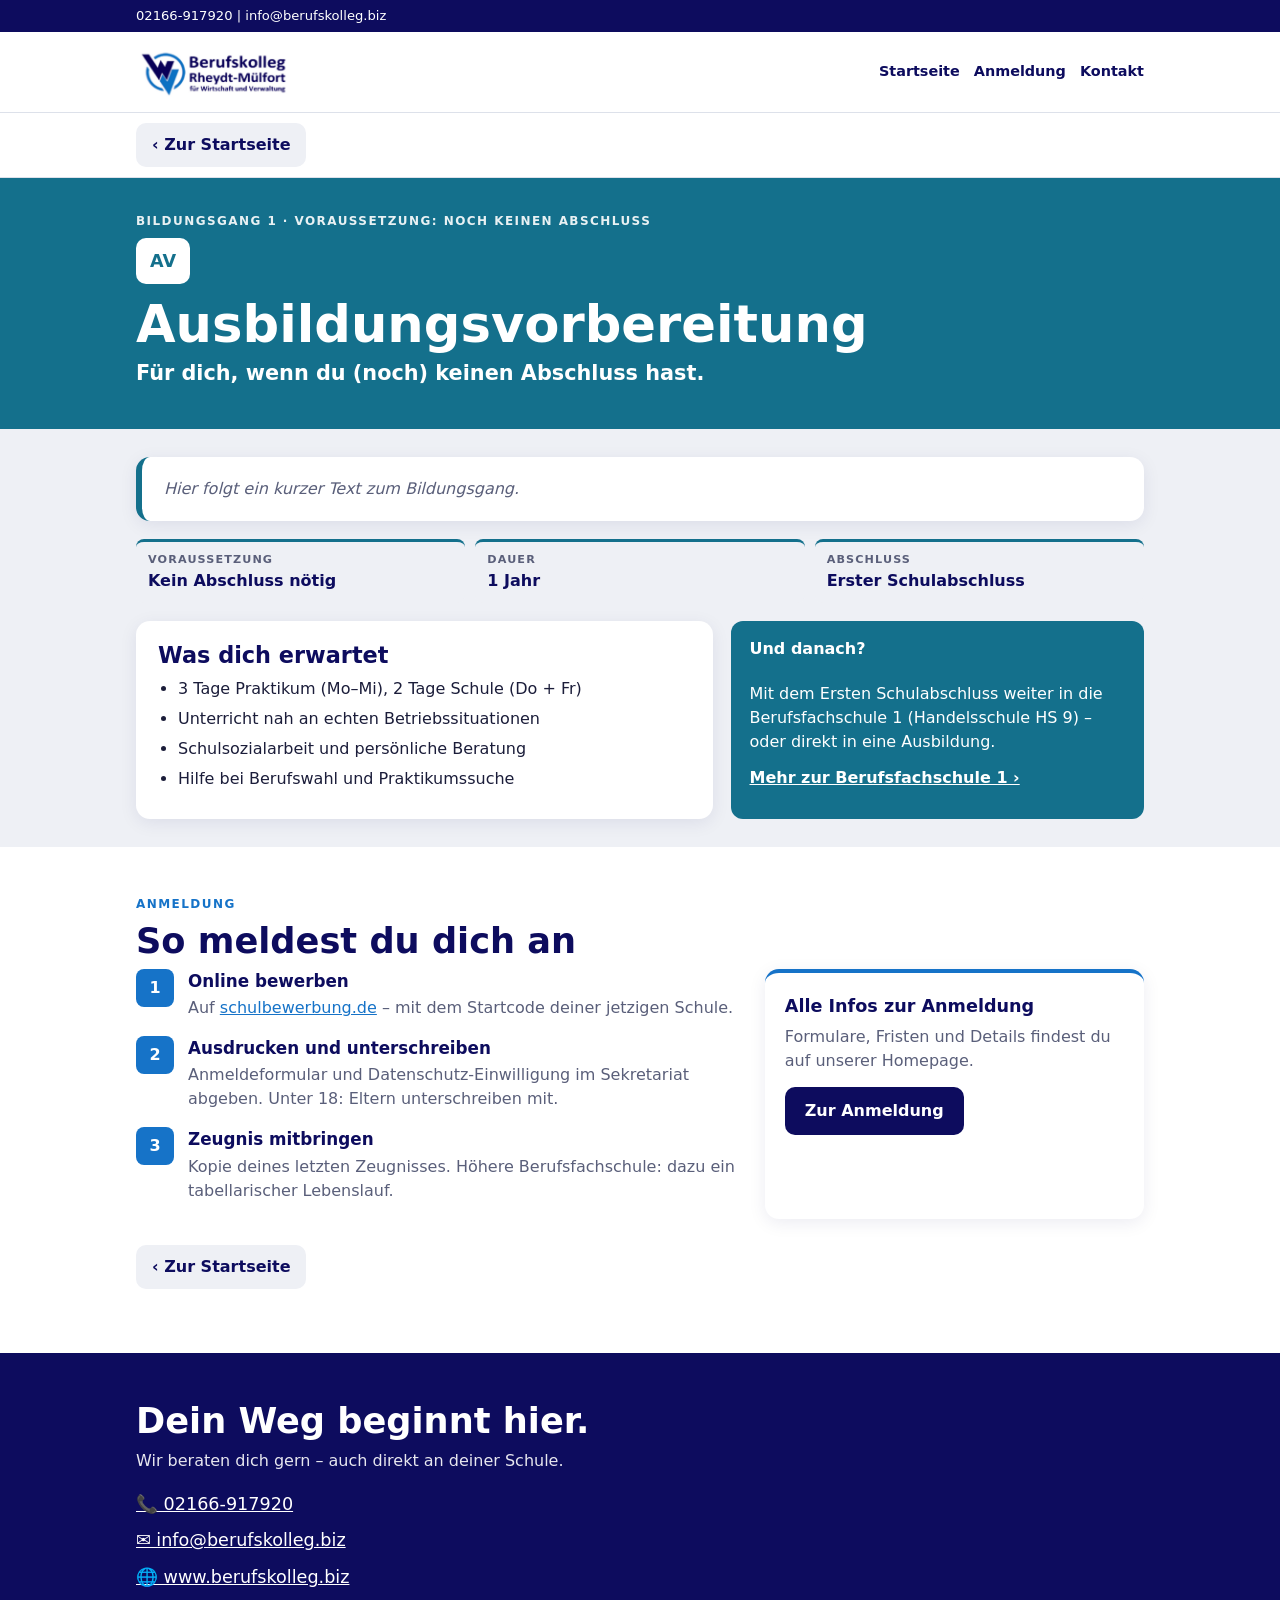
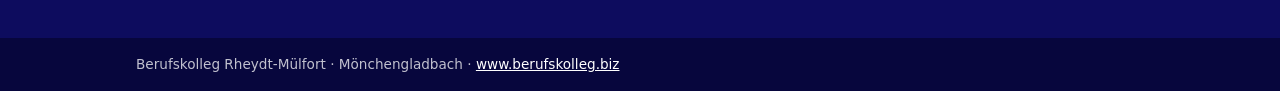
==== av.html @ 3683ca35 "Startseite mit Abschluss-Auswahl, eigene Seite je Bildungsgang Co-Authored-By: Claude Opus 5.5 <nore" ====
<!doctype html>
<html lang="de">
<head>
<meta charset="utf-8">
<meta name="viewport" content="width=device-width, initial-scale=1">
<title>Ausbildungsvorbereitung – Berufskolleg Rheydt-Mülfort</title>
<meta name="description" content="Ausbildungsvorbereitung am Berufskolleg Rheydt-Mülfort: Für dich, wenn du (noch) keinen Abschluss hast.">
<link rel="icon" href="assets/icon-abschluss.png">
<link rel="stylesheet" href="assets/style.css">
</head>
<body>
<div class="topbar"><div class="wrap"><a href="tel:+492166917920">02166-917920</a> | <a href="mailto:info@berufskolleg.biz">info@berufskolleg.biz</a></div></div>
<header class="logo"><div class="wrap">
  <a href="index.html"><img src="assets/logo.png" alt="Berufskolleg Rheydt-Mülfort – für Wirtschaft und Verwaltung" width="655" height="217"></a>
  <nav class="quick"><a href="index.html">Startseite</a><a href="#anmeldung">Anmeldung</a><a href="#kontakt">Kontakt</a></nav>
</div></header>

<div class="backbar"><div class="wrap"><a class="btn back" href="index.html">‹ Zur Startseite</a></div></div>

<section class="bg-hero" style="--c:#14708c"><div class="wrap">
  <p class="eyebrow">Bildungsgang 1 · Voraussetzung: Noch keinen Abschluss</p>
  <span class="badge">AV</span>
  <h1>Ausbildungsvorbereitung</h1>
  
  <p class="claim">Für dich, wenn du (noch) keinen Abschluss hast.</p>
</div></section>

<section class="tight" style="--c:#14708c"><div class="wrap stack">
  <!-- TEXT VON HERRN ELSEN FOLGT: hier den kurzen Einführungstext einsetzen -->
  <div class="textbox placeholder" id="einleitung">Hier folgt ein kurzer Text zum Bildungsgang.</div>

  <div class="facts" style="padding:0">
    <div class="fact"><span>Voraussetzung</span><b>Kein Abschluss nötig</b></div>
    <div class="fact"><span>Dauer</span><b>1 Jahr</b></div>
    <div class="fact"><span>Abschluss</span><b>Erster Schulabschluss</b></div>
  </div>

  <div class="two">
    <div class="panel"><h2>Was dich erwartet</h2><ul><li>3 Tage Praktikum (Mo–Mi), 2 Tage Schule (Do + Fr)</li><li>Unterricht nah an echten Betriebssituationen</li><li>Schulsozialarbeit und persönliche Beratung</li><li>Hilfe bei Berufswahl und Praktikumssuche</li></ul></div>
    <div class="next"><h4>Und danach?</h4><p>Mit dem Ersten Schulabschluss weiter in die Berufsfachschule 1 (Handelsschule HS 9) – oder direkt in eine Ausbildung.</p><p style="margin-top:12px"><a href="bfs1.html">Mehr zur Berufsfachschule 1 ›</a></p></div>
  </div>
</div></section>

<section id="anmeldung" style="background:#fff"><div class="wrap">
  <p class="eyebrow c">Anmeldung</p>
  <h2>So meldest du dich an</h2>
  <div class="reg">
    <div>
      <div class="regstep"><div class="n">1</div><div><h3>Online bewerben</h3><p>Auf <a href="https://www.schulbewerbung.de" target="_blank" rel="noopener">schulbewerbung.de</a> – mit dem Startcode deiner jetzigen Schule.</p></div></div>
      <div class="regstep"><div class="n">2</div><div><h3>Ausdrucken und unterschreiben</h3><p>Anmeldeformular und Datenschutz-Einwilligung im Sekretariat abgeben. Unter 18: Eltern unterschreiben mit.</p></div></div>
      <div class="regstep"><div class="n">3</div><div><h3>Zeugnis mitbringen</h3><p>Kopie deines letzten Zeugnisses. Höhere Berufsfachschule: dazu ein tabellarischer Lebenslauf.</p></div></div>
    </div>
    <div class="card" style="border-top-color:var(--blue)">
      <h3>Alle Infos zur Anmeldung</h3>
      <p style="margin-bottom:14px">Formulare, Fristen und Details findest du auf unserer Homepage.</p>
      <a class="btn dark" href="https://www.berufskolleg.biz/schuelerinnen-und-schueler/anmeldung/" target="_blank" rel="noopener">Zur Anmeldung</a>
    </div>
  </div>
  <p style="margin-top:26px"><a class="btn back" href="index.html">‹ Zur Startseite</a></p>
</div></section>

<section id="kontakt"><div class="wrap">
  <h2>Dein Weg beginnt hier.</h2>
  <p style="margin:0 0 18px;opacity:.9">Wir beraten dich gern – auch direkt an deiner Schule.</p>
  <div class="contact">
    <a href="tel:+492166917920">📞 02166-917920</a>
    <a href="mailto:info@berufskolleg.biz">✉️ info@berufskolleg.biz</a>
    <a href="https://www.berufskolleg.biz" target="_blank" rel="noopener">🌐 www.berufskolleg.biz</a>
  </div>
</div></section>
<footer><div class="wrap">Berufskolleg Rheydt-Mülfort · Mönchengladbach · <a href="https://www.berufskolleg.biz">www.berufskolleg.biz</a></div></footer>

</body>
</html>
---- assets/style.css ----
:root{
  --navy:#0d0c5e; --blue:#1673c8; --teal:#14708c; --purple:#3a3aa0;
  --bg:#eef0f5; --card:#fff; --text:#1b1d3a; --muted:#5a5f7a; --line:#dde1ea;
  --radius:14px; --shadow:0 4px 18px rgba(13,12,94,.08);
}
*{box-sizing:border-box}
html{scroll-behavior:smooth}
body{margin:0;font-family:"Inter",system-ui,-apple-system,"Segoe UI",Roboto,Arial,sans-serif;color:var(--text);background:var(--bg);line-height:1.5;-webkit-text-size-adjust:100%}
img{max-width:100%;display:block}
a{color:var(--blue)}
.wrap{max-width:1040px;margin:0 auto;padding:0 16px}
.topbar{background:var(--navy);color:#fff;font-size:.82rem;padding:6px 0}
.topbar a{color:#fff;text-decoration:none}
header.logo{background:#fff;padding:14px 0;border-bottom:1px solid var(--line)}
header.logo .wrap{display:flex;align-items:center;justify-content:space-between;gap:12px}
header.logo img{height:52px;width:auto}
nav.quick{display:flex;gap:14px;flex-wrap:wrap;font-size:.9rem;font-weight:600}
nav.quick a{text-decoration:none;color:var(--navy)}
@media (max-width:720px){nav.quick{display:none}}

.hero{background:var(--blue);color:#fff;padding:44px 0 52px}
.eyebrow{text-transform:uppercase;letter-spacing:.12em;font-size:.75rem;font-weight:700;opacity:.9;margin:0 0 8px}
.hero h1{font-size:clamp(2.4rem,8vw,4rem);line-height:1.02;margin:0 0 16px;font-weight:800}
.hero p.lead{font-size:clamp(1.05rem,3vw,1.3rem);font-weight:600;max-width:640px;margin:0 0 24px}
.btn{display:inline-block;background:#fff;color:var(--navy);font-weight:700;padding:12px 20px;border-radius:10px;text-decoration:none;border:0;cursor:pointer;font-size:1rem}
.btn.dark{background:var(--navy);color:#fff}
.btn.ghost{background:transparent;color:#fff;border:2px solid rgba(255,255,255,.7)}
.btn + .btn{margin-left:8px}
.hero .btns{display:flex;flex-wrap:wrap;gap:10px}
.hero .btn + .btn{margin-left:0}

section{padding:48px 0}
section h2{font-size:clamp(1.6rem,5vw,2.2rem);color:var(--navy);margin:0 0 8px;line-height:1.15}
section .sub{color:var(--muted);margin:0 0 24px}
.eyebrow.c{color:var(--blue);opacity:1}

/* Schulberater */
#berater{background:#fff}
.choices{display:grid;gap:12px;grid-template-columns:1fr}
@media (min-width:720px){.choices{grid-template-columns:1fr 1fr}}
.choice{all:unset;box-sizing:border-box;cursor:pointer;display:flex;gap:14px;align-items:center;background:var(--bg);border-radius:var(--radius);padding:16px 18px;border-left:6px solid var(--c);transition:transform .12s, box-shadow .12s}
.choice:hover{transform:translateY(-2px);box-shadow:var(--shadow)}
.choice:focus-visible{outline:3px solid var(--blue);outline-offset:2px}
.choice[aria-pressed="true"]{background:var(--c);color:#fff}
.choice[aria-pressed="true"] small{color:rgba(255,255,255,.85)}
.choice .num{flex:none;width:40px;height:40px;border-radius:50%;background:var(--c);color:#fff;display:grid;place-items:center;font-weight:800}
.choice[aria-pressed="true"] .num{background:#fff;color:var(--c)}
.choice b{display:block;font-size:1.05rem}
.choice small{color:var(--muted)}
.hint{font-size:.9rem;color:var(--muted);margin-top:14px}

.result{margin-top:28px;display:none}
.result.show{display:block;animation:fade .35s ease}
@keyframes fade{from{opacity:0;transform:translateY(8px)}to{opacity:1;transform:none}}
.arrow-line{display:flex;align-items:center;gap:10px;font-weight:700;color:var(--navy);margin-bottom:14px;flex-wrap:wrap}
.arrow-line .pill{background:var(--bg);padding:6px 12px;border-radius:999px}
.arrow-line .pill.to{background:var(--c);color:#fff}

/* Bildungsgang-Karte */
.bg-card{background:var(--card);border-radius:var(--radius);box-shadow:var(--shadow);overflow:hidden;border-top:6px solid var(--c)}
.bg-head{display:flex;justify-content:space-between;gap:16px;align-items:flex-start;padding:22px 22px 6px}
.bg-head h3{margin:2px 0 4px;font-size:1.6rem;color:var(--navy);line-height:1.15}
.bg-head p{margin:0;color:var(--muted)}
.bg-head>div:first-child{min-width:0}
.bg-head h3{hyphens:auto;overflow-wrap:break-word}
@media (max-width:420px){.bg-head h3{font-size:1.35rem}.badge{padding:8px 10px;font-size:.95rem}}
.badge{flex:none;background:var(--c);color:#fff;font-weight:800;border-radius:10px;padding:10px 14px;font-size:1.1rem}
.facts{display:grid;grid-template-columns:repeat(3,1fr);gap:10px;padding:16px 22px}
@media (max-width:600px){.facts{grid-template-columns:1fr}}
.fact{border-top:3px solid var(--c);background:var(--bg);border-radius:8px;padding:10px 12px}
.fact span{display:block;font-size:.7rem;letter-spacing:.1em;text-transform:uppercase;color:var(--muted);font-weight:700}
.fact b{color:var(--navy)}
.bg-body{display:grid;grid-template-columns:1.4fr 1fr;gap:18px;padding:6px 22px 22px}
@media (max-width:720px){.bg-body{grid-template-columns:1fr}}
.bg-body h4{margin:6px 0 8px;color:var(--navy)}
.bg-body ul{margin:0;padding-left:20px}
.bg-body li{margin:4px 0}
.next{background:var(--c);color:#fff;border-radius:12px;padding:16px 18px}
.next h4{color:#fff;margin-top:0}
.next p{margin:0}
.bg-actions{padding:0 22px 22px;display:flex;gap:10px;flex-wrap:wrap}
.bg-actions .btn + .btn{margin-left:0}
.btn.outline{background:#fff;color:var(--navy);border:2px solid var(--navy)}

/* Wer wir sind */
.cards3{display:grid;gap:14px;grid-template-columns:1fr}
@media (min-width:720px){.cards3{grid-template-columns:repeat(3,1fr)}}
.card{background:var(--card);border-radius:var(--radius);box-shadow:var(--shadow);padding:20px;border-top:4px solid var(--navy)}
.card img{width:44px;height:44px;margin-bottom:12px}
.card h3{margin:0 0 6px;color:var(--navy);font-size:1.1rem}
.card p{margin:0;color:var(--muted)}

/* Treppe */
.stairs{display:grid;gap:10px}
.step{display:flex;align-items:center;gap:14px;background:var(--c);color:#fff;border-radius:12px;padding:14px 18px;text-decoration:none}
.step b{font-size:1.05rem}
.step span{opacity:.9}
.step .lvl{flex:none;font-weight:800;background:rgba(255,255,255,.18);border-radius:8px;padding:4px 10px}
@media (min-width:720px){.step:nth-child(2){margin-left:6%}.step:nth-child(3){margin-left:12%}.step:nth-child(4){margin-left:18%}.step:nth-child(5){margin-left:24%}}
.note{background:#fff;border-left:5px solid var(--blue);border-radius:10px;padding:14px 16px;margin-top:18px}

#bildungsgaenge .bg-card{margin-bottom:22px;scroll-margin-top:16px}

/* Berufe */
.jobs{display:grid;gap:10px;grid-template-columns:1fr 1fr}
@media (min-width:720px){.jobs{grid-template-columns:repeat(3,1fr)}}
.job{background:#fff;border-radius:10px;padding:14px;font-weight:700;color:var(--navy);box-shadow:var(--shadow)}

/* Anmeldung */
.reg{display:grid;gap:22px;grid-template-columns:1fr}
@media (min-width:800px){.reg{grid-template-columns:1.6fr 1fr}}
.regstep{display:flex;gap:14px;margin-bottom:16px}
.regstep .n{flex:none;width:38px;height:38px;border-radius:8px;background:var(--blue);color:#fff;display:grid;place-items:center;font-weight:800}
.regstep h3{margin:0 0 2px;font-size:1.05rem;color:var(--navy)}
.regstep p{margin:0;color:var(--muted)}

/* Präsentation */
.viewer{background:#fff;border-radius:var(--radius);box-shadow:var(--shadow);padding:12px}
.viewer img{width:100%;border-radius:8px;aspect-ratio:16/9;object-fit:contain;background:var(--bg)}
.vctrl{display:flex;align-items:center;justify-content:space-between;gap:10px;margin-top:10px}
.vctrl button{all:unset;cursor:pointer;background:var(--navy);color:#fff;border-radius:8px;padding:8px 16px;font-weight:700}
.vctrl button:focus-visible{outline:3px solid var(--blue)}
.dl{display:flex;gap:10px;flex-wrap:wrap;margin-top:16px}
.dl .btn + .btn{margin-left:0}

/* Kontakt */
#kontakt{background:var(--navy);color:#fff}
#kontakt h2{color:#fff}
#kontakt a{color:#fff}
.contact{display:grid;gap:10px;font-size:1.1rem}
footer{background:#07063d;color:rgba(255,255,255,.75);font-size:.85rem;padding:16px 0}
footer a{color:#fff}

/* Ergänzungen Mehrseiten-Version */
.hero.start{padding:34px 0 40px}
.hero.start h1{font-size:clamp(2rem,7vw,3.4rem)}
.hero.start h2{color:#fff;font-size:clamp(1.3rem,4.5vw,1.9rem);margin:26px 0 6px}
.hero.start .sub{color:rgba(255,255,255,.9)}
.hero .choices .choice{background:#fff;color:var(--text);text-decoration:none}
.hero .choices .choice small{color:var(--muted)}
.choice .go{margin-left:auto;font-weight:800;color:var(--c);font-size:1.3rem}
.choice .to{display:block;font-size:.85rem;font-weight:700;color:var(--c);margin-top:2px}
.backbar{background:#fff;border-bottom:1px solid var(--line)}
.backbar .wrap{padding-top:10px;padding-bottom:10px}
.btn.back{background:var(--bg);color:var(--navy);padding:10px 16px}
.bg-hero{background:var(--c);color:#fff;padding:34px 0 40px}
.bg-hero h1{font-size:clamp(2rem,7vw,3.2rem);line-height:1.05;margin:0 0 6px;hyphens:auto;overflow-wrap:break-word}
.bg-hero .alias{opacity:.85;margin:0 0 12px;font-weight:600}
.bg-hero .claim{font-size:clamp(1.05rem,3vw,1.3rem);font-weight:600;margin:0}
.bg-hero .badge{background:#fff;color:var(--c);display:inline-block;margin-bottom:14px}
.textbox{background:#fff;border-radius:var(--radius);box-shadow:var(--shadow);padding:20px 22px;border-left:6px solid var(--c)}
.textbox.placeholder{color:var(--muted);font-style:italic}
.panel{background:#fff;border-radius:var(--radius);box-shadow:var(--shadow);padding:22px}
.panel h2{font-size:1.4rem}
.panel ul{margin:0;padding-left:20px}.panel li{margin:6px 0}
.two{display:grid;gap:18px;grid-template-columns:1fr}
@media (min-width:800px){.two{grid-template-columns:1.4fr 1fr}}
.next a{color:#fff;font-weight:700}
.stack > * + *{margin-top:18px}
section.tight{padding:28px 0}
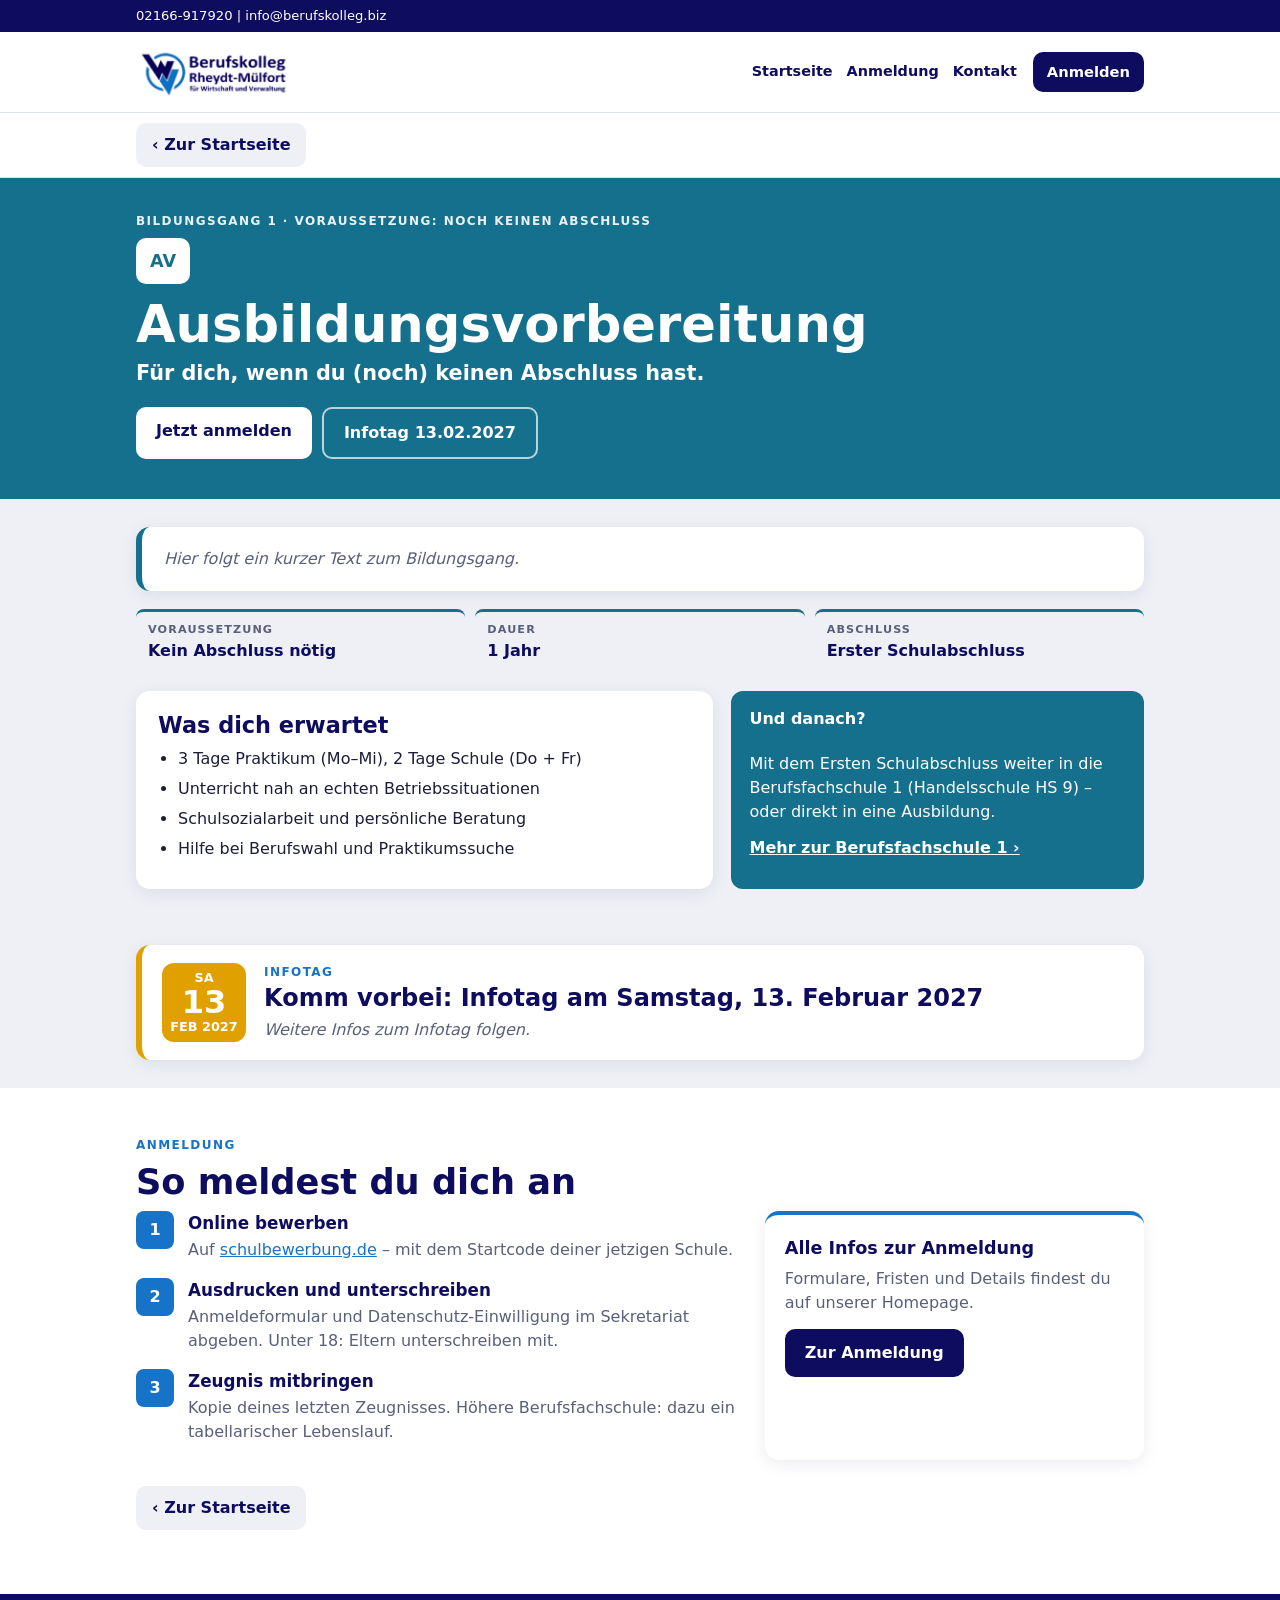
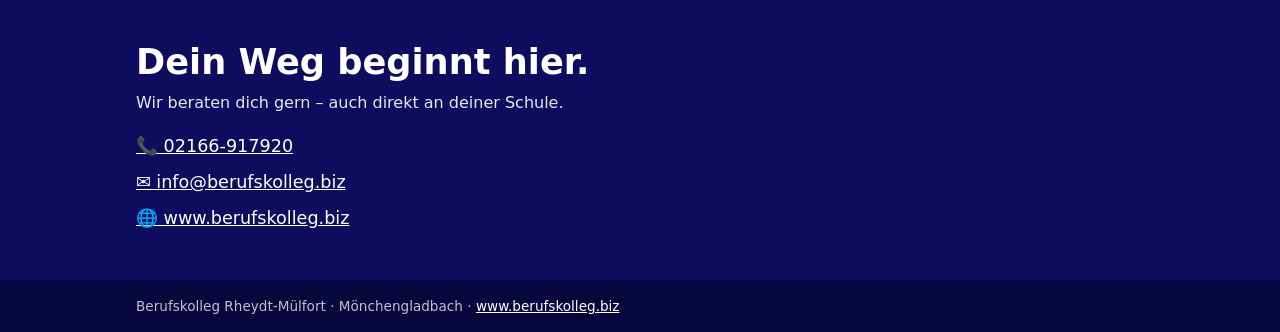
==== commit ef8a39cc: "Anmelde-Button auf jeder Seite, Infotag 13.02.2027 Co-Authored-By: Claude Opus 5.5 <noreply@anthropi" ====
--- a/av.html
+++ b/av.html
@@ -12,7 +12,7 @@
 <div class="topbar"><div class="wrap"><a href="tel:+492166917920">02166-917920</a> | <a href="mailto:info@berufskolleg.biz">info@berufskolleg.biz</a></div></div>
 <header class="logo"><div class="wrap">
   <a href="index.html"><img src="assets/logo.png" alt="Berufskolleg Rheydt-Mülfort – für Wirtschaft und Verwaltung" width="655" height="217"></a>
-  <nav class="quick"><a href="index.html">Startseite</a><a href="#anmeldung">Anmeldung</a><a href="#kontakt">Kontakt</a></nav>
+  <div class="hdr-right"><nav class="quick"><a href="index.html">Startseite</a><a href="#anmeldung">Anmeldung</a><a href="#kontakt">Kontakt</a></nav><a class="btn dark small" href="https://www.berufskolleg.biz/schuelerinnen-und-schueler/anmeldung/" target="_blank" rel="noopener">Anmelden</a></div>
 </div></header>
 
 <div class="backbar"><div class="wrap"><a class="btn back" href="index.html">‹ Zur Startseite</a></div></div>
@@ -23,6 +23,7 @@
   <h1>Ausbildungsvorbereitung</h1>
   
   <p class="claim">Für dich, wenn du (noch) keinen Abschluss hast.</p>
+  <div class="hero-actions"><a class="btn" href="https://www.berufskolleg.biz/schuelerinnen-und-schueler/anmeldung/" target="_blank" rel="noopener">Jetzt anmelden</a><a class="btn ghost" href="#infotag">Infotag 13.02.2027</a></div>
 </div></section>
 
 <section class="tight" style="--c:#14708c"><div class="wrap stack">
@@ -38,6 +39,18 @@
   <div class="two">
     <div class="panel"><h2>Was dich erwartet</h2><ul><li>3 Tage Praktikum (Mo–Mi), 2 Tage Schule (Do + Fr)</li><li>Unterricht nah an echten Betriebssituationen</li><li>Schulsozialarbeit und persönliche Beratung</li><li>Hilfe bei Berufswahl und Praktikumssuche</li></ul></div>
     <div class="next"><h4>Und danach?</h4><p>Mit dem Ersten Schulabschluss weiter in die Berufsfachschule 1 (Handelsschule HS 9) – oder direkt in eine Ausbildung.</p><p style="margin-top:12px"><a href="bfs1.html">Mehr zur Berufsfachschule 1 ›</a></p></div>
+  </div>
+</div></section>
+
+<section id="infotag" class="tight"><div class="wrap">
+  <div class="infotag">
+    <div class="it-date"><span>Sa</span><b>13</b><span>Feb 2027</span></div>
+    <div class="it-text">
+      <p class="eyebrow c" style="margin:0 0 4px">Infotag</p>
+      <h2 style="margin:0 0 6px">Komm vorbei: Infotag am Samstag, 13. Februar 2027</h2>
+      <!-- INFOS VON HERRN ELSEN FOLGEN: Uhrzeit, Programm, Bild -->
+      <p class="placeholder-note">Weitere Infos zum Infotag folgen.</p>
+    </div>
   </div>
 </div></section>
 
--- a/assets/style.css
+++ b/assets/style.css
@@ -156,5 +156,15 @@
 .two{display:grid;gap:18px;grid-template-columns:1fr}
 @media (min-width:800px){.two{grid-template-columns:1.4fr 1fr}}
 .next a{color:#fff;font-weight:700}
+.hdr-right{display:flex;align-items:center;gap:16px}
+.btn.small{padding:9px 14px;font-size:.92rem}
+.infotag{display:flex;gap:18px;align-items:center;background:#fff;border-radius:var(--radius);box-shadow:var(--shadow);padding:18px 20px;border-left:6px solid #e0a100}
+.it-date{flex:none;width:84px;text-align:center;background:#e0a100;color:#fff;border-radius:12px;padding:8px 0;line-height:1.1;font-weight:700;text-transform:uppercase;font-size:.8rem}
+.it-date b{display:block;font-size:2rem}
+.infotag h2{font-size:clamp(1.15rem,4vw,1.5rem)}
+.placeholder-note{color:var(--muted);font-style:italic;margin:0}
+@media (max-width:480px){.infotag{flex-direction:column;align-items:flex-start}}
+.hero-actions{display:flex;gap:10px;flex-wrap:wrap;margin-top:18px}
+.hero-actions .btn + .btn{margin-left:0}
 .stack > * + *{margin-top:18px}
 section.tight{padding:28px 0}
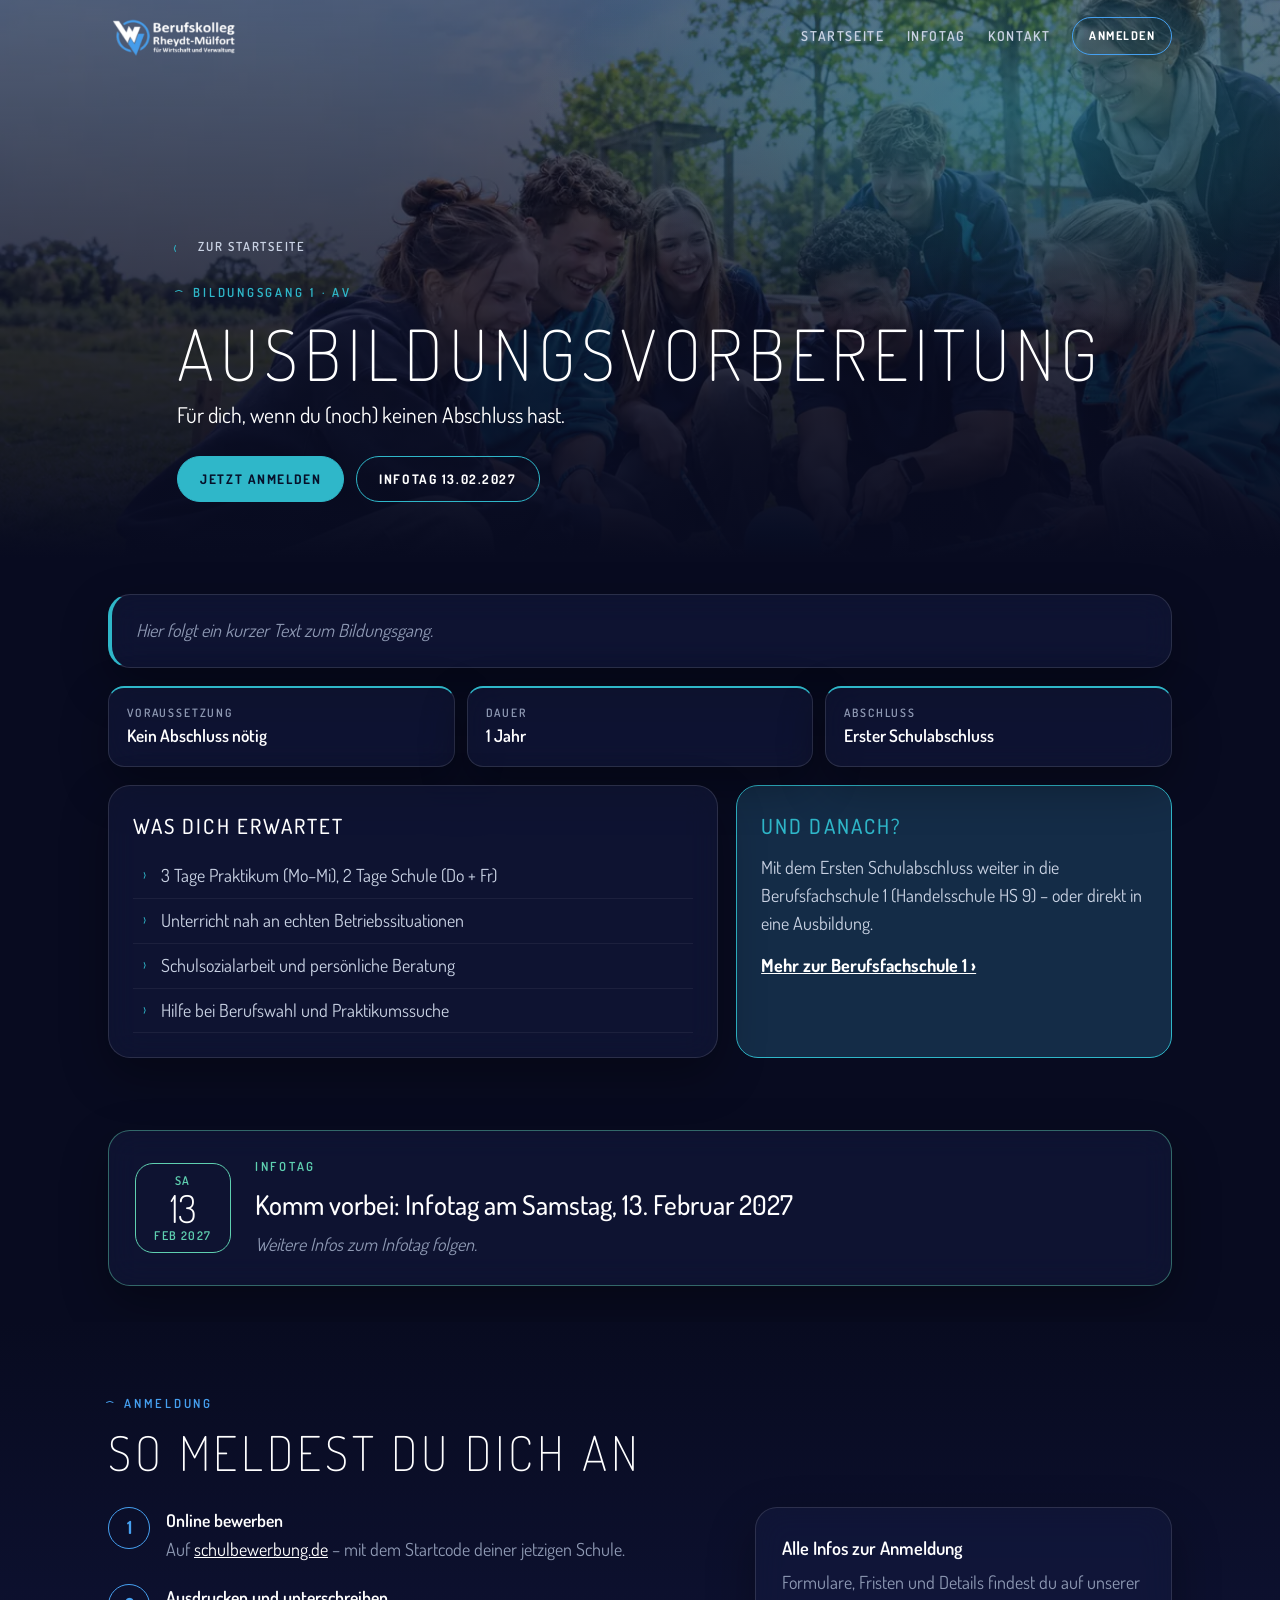
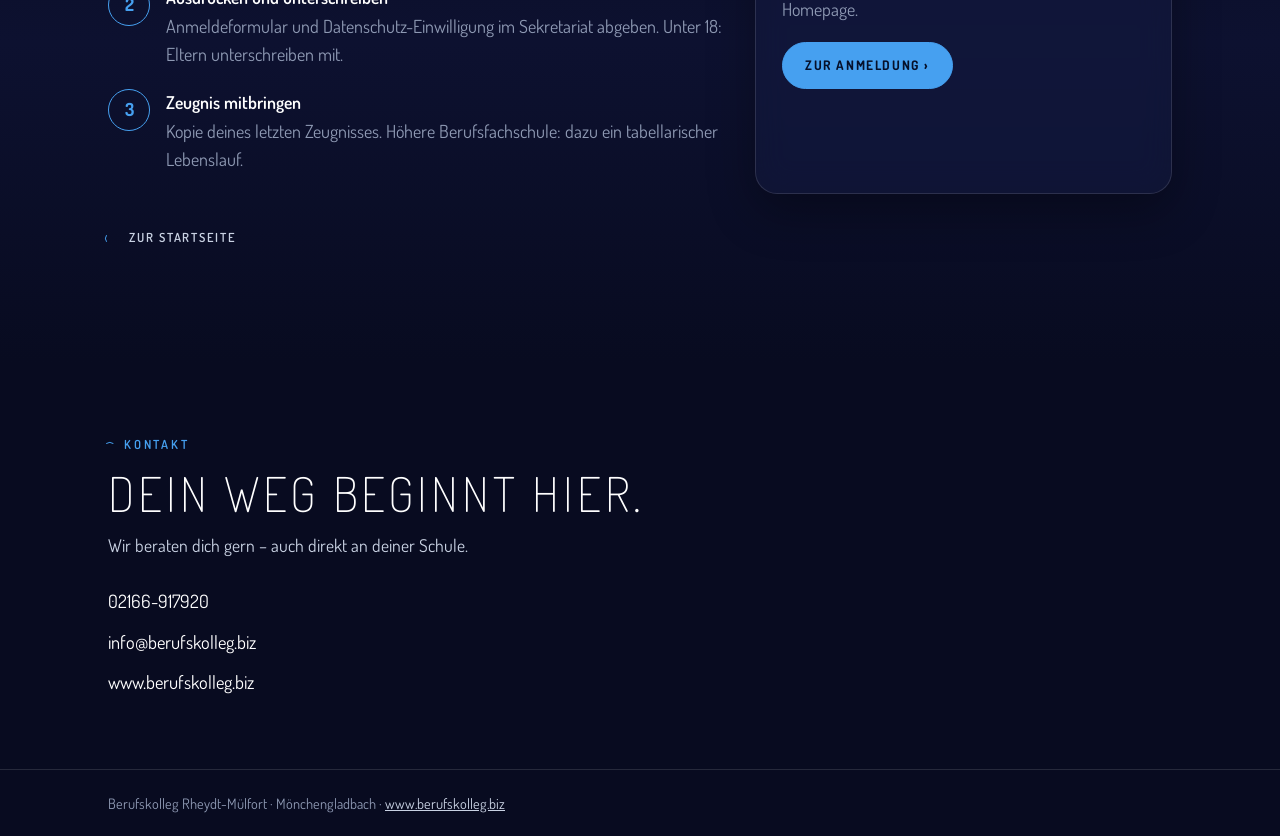
==== commit b60a90c4: "Neues dunkles Design, Schulfotos eingebaut, Galerie Co-Authored-By: Claude Opus 5.5 <noreply@anthrop" ====
--- a/av.html
+++ b/av.html
@@ -5,83 +5,86 @@
 <meta name="viewport" content="width=device-width, initial-scale=1">
 <title>Ausbildungsvorbereitung – Berufskolleg Rheydt-Mülfort</title>
 <meta name="description" content="Ausbildungsvorbereitung am Berufskolleg Rheydt-Mülfort: Für dich, wenn du (noch) keinen Abschluss hast.">
+<meta name="theme-color" content="#080b20">
 <link rel="icon" href="assets/icon-abschluss.png">
+<link rel="preload" href="assets/fonts/dosis-latin.woff2" as="font" type="font/woff2" crossorigin>
+<link rel="preload" as="image" href="assets/img/teamuebung-1200.webp" imagesrcset="assets/img/teamuebung-640.webp 640w, assets/img/teamuebung-1200.webp 1200w" imagesizes="100vw">
 <link rel="stylesheet" href="assets/style.css">
 </head>
 <body>
-<div class="topbar"><div class="wrap"><a href="tel:+492166917920">02166-917920</a> | <a href="mailto:info@berufskolleg.biz">info@berufskolleg.biz</a></div></div>
-<header class="logo"><div class="wrap">
-  <a href="index.html"><img src="assets/logo.png" alt="Berufskolleg Rheydt-Mülfort – für Wirtschaft und Verwaltung" width="655" height="217"></a>
-  <div class="hdr-right"><nav class="quick"><a href="index.html">Startseite</a><a href="#anmeldung">Anmeldung</a><a href="#kontakt">Kontakt</a></nav><a class="btn dark small" href="https://www.berufskolleg.biz/schuelerinnen-und-schueler/anmeldung/" target="_blank" rel="noopener">Anmelden</a></div>
+<header class="site-header"><div class="wrap">
+  <a href="index.html" aria-label="Zur Startseite"><img src="assets/logo-hell.png" alt="Berufskolleg Rheydt-Mülfort – für Wirtschaft und Verwaltung" width="655" height="217"></a>
+  <div class="hdr-right"><nav class="nav"><a href="index.html">Startseite</a><a href="#infotag">Infotag</a><a href="#kontakt">Kontakt</a></nav><a class="btn small" href="https://www.berufskolleg.biz/schuelerinnen-und-schueler/anmeldung/" target="_blank" rel="noopener">Anmelden</a></div>
 </div></header>
 
-<div class="backbar"><div class="wrap"><a class="btn back" href="index.html">‹ Zur Startseite</a></div></div>
-
-<section class="bg-hero" style="--c:#14708c"><div class="wrap">
-  <p class="eyebrow">Bildungsgang 1 · Voraussetzung: Noch keinen Abschluss</p>
-  <span class="badge">AV</span>
-  <h1>Ausbildungsvorbereitung</h1>
+<section class="bg-hero" style="--c:#2fb7c9"><img class="hero-bg" src="assets/img/teamuebung-1200.webp" srcset="assets/img/teamuebung-640.webp 640w, assets/img/teamuebung-1200.webp 1200w" sizes="100vw" alt="" style="width:100%;height:100%;object-fit:cover" fetchpriority="high"><div class="wrap">
+  <a class="back" href="index.html"><span class="chev" style="transform:rotate(-90deg) scaleX(1.4)">^</span>Zur Startseite</a>
+  <span class="eyebrow"><span class="chev">^</span>Bildungsgang 1 · AV</span>
+  <h1 class="display">Ausbildungsvorbereitung</h1>
   
   <p class="claim">Für dich, wenn du (noch) keinen Abschluss hast.</p>
-  <div class="hero-actions"><a class="btn" href="https://www.berufskolleg.biz/schuelerinnen-und-schueler/anmeldung/" target="_blank" rel="noopener">Jetzt anmelden</a><a class="btn ghost" href="#infotag">Infotag 13.02.2027</a></div>
+  <div class="btns"><a class="btn solid" href="https://www.berufskolleg.biz/schuelerinnen-und-schueler/anmeldung/" target="_blank" rel="noopener">Jetzt anmelden</a><a class="btn" href="#infotag">Infotag 13.02.2027</a></div>
 </div></section>
 
-<section class="tight" style="--c:#14708c"><div class="wrap stack">
+<section class="tight" style="--c:#2fb7c9"><div class="wrap stack">
   <!-- TEXT VON HERRN ELSEN FOLGT: hier den kurzen Einführungstext einsetzen -->
-  <div class="textbox placeholder" id="einleitung">Hier folgt ein kurzer Text zum Bildungsgang.</div>
+  <div class="textbox glass"><p class="placeholder-note">Hier folgt ein kurzer Text zum Bildungsgang.</p></div>
 
-  <div class="facts" style="padding:0">
-    <div class="fact"><span>Voraussetzung</span><b>Kein Abschluss nötig</b></div>
-    <div class="fact"><span>Dauer</span><b>1 Jahr</b></div>
-    <div class="fact"><span>Abschluss</span><b>Erster Schulabschluss</b></div>
+  <div class="facts">
+    <div class="fact glass"><span>Voraussetzung</span><b>Kein Abschluss nötig</b></div>
+    <div class="fact glass"><span>Dauer</span><b>1 Jahr</b></div>
+    <div class="fact glass"><span>Abschluss</span><b>Erster Schulabschluss</b></div>
   </div>
 
   <div class="two">
-    <div class="panel"><h2>Was dich erwartet</h2><ul><li>3 Tage Praktikum (Mo–Mi), 2 Tage Schule (Do + Fr)</li><li>Unterricht nah an echten Betriebssituationen</li><li>Schulsozialarbeit und persönliche Beratung</li><li>Hilfe bei Berufswahl und Praktikumssuche</li></ul></div>
-    <div class="next"><h4>Und danach?</h4><p>Mit dem Ersten Schulabschluss weiter in die Berufsfachschule 1 (Handelsschule HS 9) – oder direkt in eine Ausbildung.</p><p style="margin-top:12px"><a href="bfs1.html">Mehr zur Berufsfachschule 1 ›</a></p></div>
+    <div class="panel glass"><h2>Was dich erwartet</h2><ul><li>3 Tage Praktikum (Mo–Mi), 2 Tage Schule (Do + Fr)</li><li>Unterricht nah an echten Betriebssituationen</li><li>Schulsozialarbeit und persönliche Beratung</li><li>Hilfe bei Berufswahl und Praktikumssuche</li></ul></div>
+    <div class="panel next" style="border-radius:var(--r)"><h2>Und danach?</h2><p style="margin:0">Mit dem Ersten Schulabschluss weiter in die Berufsfachschule 1 (Handelsschule HS 9) – oder direkt in eine Ausbildung.</p><p style="margin-top:14px"><a href="bfs1.html">Mehr zur Berufsfachschule 1 ›</a></p></div>
   </div>
 </div></section>
 
 <section id="infotag" class="tight"><div class="wrap">
-  <div class="infotag">
-    <div class="it-date"><span>Sa</span><b>13</b><span>Feb 2027</span></div>
-    <div class="it-text">
-      <p class="eyebrow c" style="margin:0 0 4px">Infotag</p>
-      <h2 style="margin:0 0 6px">Komm vorbei: Infotag am Samstag, 13. Februar 2027</h2>
-      <!-- INFOS VON HERRN ELSEN FOLGEN: Uhrzeit, Programm, Bild -->
+  <div class="infotag glass">
+    <div class="it-date">Sa<b>13</b>Feb 2027</div>
+    <div>
+      <span class="eyebrow">Infotag</span>
+      <h2>Komm vorbei: Infotag am Samstag, 13. Februar 2027</h2>
       <p class="placeholder-note">Weitere Infos zum Infotag folgen.</p>
     </div>
   </div>
 </div></section>
 
-<section id="anmeldung" style="background:#fff"><div class="wrap">
-  <p class="eyebrow c">Anmeldung</p>
-  <h2>So meldest du dich an</h2>
-  <div class="reg">
+<section id="anmeldung" class="alt"><div class="wrap">
+  <span class="eyebrow"><span class="chev">^</span>Anmeldung</span>
+  <h2 class="display">So meldest du dich an</h2>
+  <div class="reg" style="margin-top:28px">
     <div>
       <div class="regstep"><div class="n">1</div><div><h3>Online bewerben</h3><p>Auf <a href="https://www.schulbewerbung.de" target="_blank" rel="noopener">schulbewerbung.de</a> – mit dem Startcode deiner jetzigen Schule.</p></div></div>
       <div class="regstep"><div class="n">2</div><div><h3>Ausdrucken und unterschreiben</h3><p>Anmeldeformular und Datenschutz-Einwilligung im Sekretariat abgeben. Unter 18: Eltern unterschreiben mit.</p></div></div>
       <div class="regstep"><div class="n">3</div><div><h3>Zeugnis mitbringen</h3><p>Kopie deines letzten Zeugnisses. Höhere Berufsfachschule: dazu ein tabellarischer Lebenslauf.</p></div></div>
     </div>
-    <div class="card" style="border-top-color:var(--blue)">
+    <div class="glass card">
       <h3>Alle Infos zur Anmeldung</h3>
-      <p style="margin-bottom:14px">Formulare, Fristen und Details findest du auf unserer Homepage.</p>
-      <a class="btn dark" href="https://www.berufskolleg.biz/schuelerinnen-und-schueler/anmeldung/" target="_blank" rel="noopener">Zur Anmeldung</a>
+      <p style="margin-bottom:18px">Formulare, Fristen und Details findest du auf unserer Homepage.</p>
+      <a class="btn solid" href="https://www.berufskolleg.biz/schuelerinnen-und-schueler/anmeldung/" target="_blank" rel="noopener">Zur Anmeldung ›</a>
     </div>
   </div>
-  <p style="margin-top:26px"><a class="btn back" href="index.html">‹ Zur Startseite</a></p>
+  <p style="margin-top:30px"><a class="back" href="index.html"><span class="chev" style="transform:rotate(-90deg) scaleX(1.4)">^</span>Zur Startseite</a></p>
 </div></section>
 
 <section id="kontakt"><div class="wrap">
-  <h2>Dein Weg beginnt hier.</h2>
-  <p style="margin:0 0 18px;opacity:.9">Wir beraten dich gern – auch direkt an deiner Schule.</p>
+  <span class="eyebrow"><span class="chev">^</span>Kontakt</span>
+  <h2 class="display">Dein Weg beginnt hier.</h2>
+  <p class="lead">Wir beraten dich gern – auch direkt an deiner Schule.</p>
   <div class="contact">
-    <a href="tel:+492166917920">📞 02166-917920</a>
-    <a href="mailto:info@berufskolleg.biz">✉️ info@berufskolleg.biz</a>
-    <a href="https://www.berufskolleg.biz" target="_blank" rel="noopener">🌐 www.berufskolleg.biz</a>
+    <a href="tel:+492166917920">02166-917920</a>
+    <a href="mailto:info@berufskolleg.biz">info@berufskolleg.biz</a>
+    <a href="https://www.berufskolleg.biz" target="_blank" rel="noopener">www.berufskolleg.biz</a>
   </div>
 </div></section>
 <footer><div class="wrap">Berufskolleg Rheydt-Mülfort · Mönchengladbach · <a href="https://www.berufskolleg.biz">www.berufskolleg.biz</a></div></footer>
 
+<script>
+(()=>{const h=document.querySelector('.site-header');const f=()=>h.classList.toggle('scrolled',scrollY>20);f();addEventListener('scroll',f,{passive:true});})();
+</script>
 </body>
 </html>
--- a/assets/style.css
+++ b/assets/style.css
@@ -1,170 +1,166 @@
+
+@font-face{font-family:"Dosis";src:url("fonts/dosis-latin.woff2") format("woff2");font-weight:200 800;font-display:swap}
 :root{
-  --navy:#0d0c5e; --blue:#1673c8; --teal:#14708c; --purple:#3a3aa0;
-  --bg:#eef0f5; --card:#fff; --text:#1b1d3a; --muted:#5a5f7a; --line:#dde1ea;
-  --radius:14px; --shadow:0 4px 18px rgba(13,12,94,.08);
+  --bg:#080b20; --bg2:#0d1130; --text:#c9d2e3; --muted:#8e99b3; --white:#fff;
+  --accent:#46a0f0; --mint:#5fd0b0;
+  --glass:rgba(22,28,62,.52); --glass-b:rgba(255,255,255,.12);
+  --r:22px; --shadow:0 18px 48px rgba(0,0,0,.32);
 }
 *{box-sizing:border-box}
 html{scroll-behavior:smooth}
-body{margin:0;font-family:"Inter",system-ui,-apple-system,"Segoe UI",Roboto,Arial,sans-serif;color:var(--text);background:var(--bg);line-height:1.5;-webkit-text-size-adjust:100%}
+body{margin:0;background:var(--bg);color:var(--text);font-family:"Dosis",system-ui,-apple-system,"Segoe UI",sans-serif;font-size:18px;line-height:1.55;-webkit-text-size-adjust:100%;overflow-x:hidden}
 img{max-width:100%;display:block}
-a{color:var(--blue)}
-.wrap{max-width:1040px;margin:0 auto;padding:0 16px}
-.topbar{background:var(--navy);color:#fff;font-size:.82rem;padding:6px 0}
-.topbar a{color:#fff;text-decoration:none}
-header.logo{background:#fff;padding:14px 0;border-bottom:1px solid var(--line)}
-header.logo .wrap{display:flex;align-items:center;justify-content:space-between;gap:12px}
-header.logo img{height:52px;width:auto}
-nav.quick{display:flex;gap:14px;flex-wrap:wrap;font-size:.9rem;font-weight:600}
-nav.quick a{text-decoration:none;color:var(--navy)}
-@media (max-width:720px){nav.quick{display:none}}
+a{color:var(--accent)}
+.wrap{max-width:1120px;margin:0 auto;padding:0 16px}
+@media (min-width:720px){.wrap{padding:0 28px}}
+h1,h2,h3{color:var(--white);margin:0}
+.eyebrow{display:block;text-transform:uppercase;letter-spacing:.22em;font-size:.78rem;font-weight:600;color:var(--accent);margin:0 0 14px}
+.chev{display:inline-block;color:var(--accent);font-weight:400;font-size:1.5em;line-height:0;vertical-align:-.32em;transform:scaleX(1.5);margin-right:.45em}
+.display{font-weight:200;text-transform:uppercase;letter-spacing:.08em;line-height:1.08}
+h2.display{font-size:clamp(1.8rem,6vw,3rem);margin-bottom:12px}
+.lead{font-size:1.1rem;color:var(--text);max-width:680px;margin:0 0 28px}
 
-.hero{background:var(--blue);color:#fff;padding:44px 0 52px}
-.eyebrow{text-transform:uppercase;letter-spacing:.12em;font-size:.75rem;font-weight:700;opacity:.9;margin:0 0 8px}
-.hero h1{font-size:clamp(2.4rem,8vw,4rem);line-height:1.02;margin:0 0 16px;font-weight:800}
-.hero p.lead{font-size:clamp(1.05rem,3vw,1.3rem);font-weight:600;max-width:640px;margin:0 0 24px}
-.btn{display:inline-block;background:#fff;color:var(--navy);font-weight:700;padding:12px 20px;border-radius:10px;text-decoration:none;border:0;cursor:pointer;font-size:1rem}
-.btn.dark{background:var(--navy);color:#fff}
-.btn.ghost{background:transparent;color:#fff;border:2px solid rgba(255,255,255,.7)}
-.btn + .btn{margin-left:8px}
-.hero .btns{display:flex;flex-wrap:wrap;gap:10px}
-.hero .btn + .btn{margin-left:0}
+/* Header */
+.site-header{position:fixed;inset:0 0 auto 0;z-index:50;transition:background .25s,backdrop-filter .25s,border-color .25s;border-bottom:1px solid transparent}
+.site-header.scrolled{background:rgba(8,11,32,.82);backdrop-filter:blur(14px);-webkit-backdrop-filter:blur(14px);border-bottom-color:var(--glass-b)}
+.site-header .wrap{display:flex;align-items:center;justify-content:space-between;gap:14px;height:72px}
+.site-header img{height:44px;width:auto}
+.hdr-right{display:flex;align-items:center;gap:22px}
+.nav{display:flex;gap:22px}
+.nav a{color:var(--text);text-decoration:none;text-transform:uppercase;letter-spacing:.12em;font-weight:600;font-size:.85rem}
+.nav a:hover{color:var(--white)}
+@media (max-width:820px){.nav{display:none}}
 
-section{padding:48px 0}
-section h2{font-size:clamp(1.6rem,5vw,2.2rem);color:var(--navy);margin:0 0 8px;line-height:1.15}
-section .sub{color:var(--muted);margin:0 0 24px}
-.eyebrow.c{color:var(--blue);opacity:1}
+/* Buttons */
+.btn{display:inline-flex;align-items:center;gap:8px;border-radius:999px;padding:12px 22px;text-decoration:none;font-weight:700;text-transform:uppercase;letter-spacing:.12em;font-size:.82rem;border:1px solid var(--accent);color:var(--white);background:transparent;transition:background .2s,color .2s;cursor:pointer}
+.btn:hover{background:var(--accent);color:#06102a}
+.btn.solid{background:var(--accent);color:#06102a}
+.btn.solid:hover{background:#7cc0ff}
+button.btn{font-family:inherit}
+.btn.small{padding:9px 16px;font-size:.75rem}
+.btns{display:flex;flex-wrap:wrap;gap:12px}
 
-/* Schulberater */
-#berater{background:#fff}
-.choices{display:grid;gap:12px;grid-template-columns:1fr}
-@media (min-width:720px){.choices{grid-template-columns:1fr 1fr}}
-.choice{all:unset;box-sizing:border-box;cursor:pointer;display:flex;gap:14px;align-items:center;background:var(--bg);border-radius:var(--radius);padding:16px 18px;border-left:6px solid var(--c);transition:transform .12s, box-shadow .12s}
-.choice:hover{transform:translateY(-2px);box-shadow:var(--shadow)}
-.choice:focus-visible{outline:3px solid var(--blue);outline-offset:2px}
-.choice[aria-pressed="true"]{background:var(--c);color:#fff}
-.choice[aria-pressed="true"] small{color:rgba(255,255,255,.85)}
-.choice .num{flex:none;width:40px;height:40px;border-radius:50%;background:var(--c);color:#fff;display:grid;place-items:center;font-weight:800}
-.choice[aria-pressed="true"] .num{background:#fff;color:var(--c)}
-.choice b{display:block;font-size:1.05rem}
-.choice small{color:var(--muted)}
-.hint{font-size:.9rem;color:var(--muted);margin-top:14px}
+/* Hero */
+.hero{position:relative;min-height:100svh;display:flex;align-items:flex-end;padding:120px 0 56px;isolation:isolate}
+.hero-bg{position:absolute;inset:0;z-index:-2;background-size:cover;background-position:center}
+.hero::before{content:"";position:absolute;inset:0;z-index:-1;background:
+  radial-gradient(60% 50% at 75% 30%,rgba(70,160,240,.28),transparent 70%),
+  linear-gradient(180deg,rgba(8,11,32,.55) 0%,rgba(8,11,32,.78) 45%,var(--bg) 100%)}
+.hero h1.display{font-size:clamp(2.4rem,9vw,5.2rem);letter-spacing:.1em;margin-bottom:18px}
+.hero .q{font-size:clamp(1.35rem,4.5vw,2rem);font-weight:500;color:var(--white);margin:34px 0 6px}
+.hero .qsub{color:var(--text);margin:0 0 20px}
 
-.result{margin-top:28px;display:none}
-.result.show{display:block;animation:fade .35s ease}
-@keyframes fade{from{opacity:0;transform:translateY(8px)}to{opacity:1;transform:none}}
-.arrow-line{display:flex;align-items:center;gap:10px;font-weight:700;color:var(--navy);margin-bottom:14px;flex-wrap:wrap}
-.arrow-line .pill{background:var(--bg);padding:6px 12px;border-radius:999px}
-.arrow-line .pill.to{background:var(--c);color:#fff}
+/* Glass */
+.glass{background:var(--glass);border:1px solid var(--glass-b);border-radius:var(--r);box-shadow:var(--shadow);backdrop-filter:blur(16px) saturate(1.25);-webkit-backdrop-filter:blur(16px) saturate(1.25)}
 
-/* Bildungsgang-Karte */
-.bg-card{background:var(--card);border-radius:var(--radius);box-shadow:var(--shadow);overflow:hidden;border-top:6px solid var(--c)}
-.bg-head{display:flex;justify-content:space-between;gap:16px;align-items:flex-start;padding:22px 22px 6px}
-.bg-head h3{margin:2px 0 4px;font-size:1.6rem;color:var(--navy);line-height:1.15}
-.bg-head p{margin:0;color:var(--muted)}
-.bg-head>div:first-child{min-width:0}
-.bg-head h3{hyphens:auto;overflow-wrap:break-word}
-@media (max-width:420px){.bg-head h3{font-size:1.35rem}.badge{padding:8px 10px;font-size:.95rem}}
-.badge{flex:none;background:var(--c);color:#fff;font-weight:800;border-radius:10px;padding:10px 14px;font-size:1.1rem}
-.facts{display:grid;grid-template-columns:repeat(3,1fr);gap:10px;padding:16px 22px}
-@media (max-width:600px){.facts{grid-template-columns:1fr}}
-.fact{border-top:3px solid var(--c);background:var(--bg);border-radius:8px;padding:10px 12px}
-.fact span{display:block;font-size:.7rem;letter-spacing:.1em;text-transform:uppercase;color:var(--muted);font-weight:700}
-.fact b{color:var(--navy)}
-.bg-body{display:grid;grid-template-columns:1.4fr 1fr;gap:18px;padding:6px 22px 22px}
-@media (max-width:720px){.bg-body{grid-template-columns:1fr}}
-.bg-body h4{margin:6px 0 8px;color:var(--navy)}
-.bg-body ul{margin:0;padding-left:20px}
-.bg-body li{margin:4px 0}
-.next{background:var(--c);color:#fff;border-radius:12px;padding:16px 18px}
-.next h4{color:#fff;margin-top:0}
-.next p{margin:0}
-.bg-actions{padding:0 22px 22px;display:flex;gap:10px;flex-wrap:wrap}
-.bg-actions .btn + .btn{margin-left:0}
-.btn.outline{background:#fff;color:var(--navy);border:2px solid var(--navy)}
+/* Auswahl */
+.choices{display:grid;gap:14px;grid-template-columns:1fr}
+@media (min-width:760px){.choices{grid-template-columns:1fr 1fr}}
+.choice{display:flex;align-items:center;gap:16px;padding:18px 20px;text-decoration:none;color:var(--text);position:relative;overflow:hidden;transition:transform .15s,border-color .15s}
+.choice::before{content:"";position:absolute;left:0;top:0;bottom:0;width:4px;background:var(--c)}
+.choice:hover{transform:translateY(-2px);border-color:var(--c)}
+.choice .num{flex:none;width:44px;height:44px;border-radius:50%;border:1px solid var(--c);color:var(--c);display:grid;place-items:center;font-weight:700;font-size:1.1rem}
+.choice b{display:block;color:var(--white);font-size:1.15rem;font-weight:600}
+.choice small{display:block;color:var(--muted);font-size:.9rem}
+.choice .to{display:block;color:var(--c);font-weight:700;text-transform:uppercase;letter-spacing:.1em;font-size:.75rem;margin-top:4px}
+.choice .go{margin-left:auto;color:var(--c);font-size:1.6rem;font-weight:300}
+.hint{color:var(--muted);font-size:.95rem;margin-top:16px}
+.hint a{color:var(--white)}
 
-/* Wer wir sind */
-.cards3{display:grid;gap:14px;grid-template-columns:1fr}
-@media (min-width:720px){.cards3{grid-template-columns:repeat(3,1fr)}}
-.card{background:var(--card);border-radius:var(--radius);box-shadow:var(--shadow);padding:20px;border-top:4px solid var(--navy)}
-.card img{width:44px;height:44px;margin-bottom:12px}
-.card h3{margin:0 0 6px;color:var(--navy);font-size:1.1rem}
+/* Sections */
+section{padding:72px 0;position:relative}
+section.alt{background:linear-gradient(180deg,var(--bg) 0%,var(--bg2) 50%,var(--bg) 100%)}
+.cards3{display:grid;gap:16px;grid-template-columns:1fr}
+@media (min-width:760px){.cards3{grid-template-columns:repeat(3,1fr)}}
+.card{padding:26px}
+.card .ic{width:46px;height:46px;border-radius:50%;background:rgba(70,160,240,.14);display:grid;place-items:center;margin-bottom:16px}
+.card .ic img{width:26px;height:26px;filter:brightness(0) invert(1)}
+.card h3{font-size:1.15rem;font-weight:600;margin-bottom:6px}
 .card p{margin:0;color:var(--muted)}
 
+/* Galerie */
+.gallery{display:grid;gap:14px;grid-template-columns:1fr}
+@media (min-width:760px){.gallery{grid-template-columns:repeat(2,1fr)}}
+.gallery figure:first-child{grid-column:1/-1;aspect-ratio:16/9}
+.gallery figure{margin:0;border-radius:var(--r);overflow:hidden;border:1px solid var(--glass-b);position:relative;aspect-ratio:3/2}
+.gallery img{width:100%;height:100%;object-fit:cover;transition:transform .6s}
+.gallery figure:hover img{transform:scale(1.04)}
+.gallery figcaption{position:absolute;left:0;right:0;bottom:0;padding:28px 16px 12px;background:linear-gradient(transparent,rgba(8,11,32,.85));color:var(--white);font-size:.95rem}
+
 /* Treppe */
-.stairs{display:grid;gap:10px}
-.step{display:flex;align-items:center;gap:14px;background:var(--c);color:#fff;border-radius:12px;padding:14px 18px;text-decoration:none}
-.step b{font-size:1.05rem}
-.step span{opacity:.9}
-.step .lvl{flex:none;font-weight:800;background:rgba(255,255,255,.18);border-radius:8px;padding:4px 10px}
-@media (min-width:720px){.step:nth-child(2){margin-left:6%}.step:nth-child(3){margin-left:12%}.step:nth-child(4){margin-left:18%}.step:nth-child(5){margin-left:24%}}
-.note{background:#fff;border-left:5px solid var(--blue);border-radius:10px;padding:14px 16px;margin-top:18px}
-
-#bildungsgaenge .bg-card{margin-bottom:22px;scroll-margin-top:16px}
+.stairs{display:grid;gap:12px}
+.step{display:flex;align-items:center;gap:16px;padding:16px 20px;text-decoration:none;color:var(--text);border-left:4px solid var(--c)}
+.step b{color:var(--white);font-weight:600;font-size:1.08rem}
+.step .lvl{flex:none;min-width:64px;text-align:center;font-weight:700;color:var(--c);border:1px solid var(--c);border-radius:999px;padding:4px 10px;font-size:.85rem}
+@media (min-width:760px){.step:nth-child(2){margin-left:5%}.step:nth-child(3){margin-left:10%}.step:nth-child(4){margin-left:15%}.step:nth-child(5){margin-left:20%}}
+.note{padding:18px 20px;margin-top:20px;border-left:4px solid var(--accent)}
+.note b{color:var(--white)}
 
 /* Berufe */
-.jobs{display:grid;gap:10px;grid-template-columns:1fr 1fr}
-@media (min-width:720px){.jobs{grid-template-columns:repeat(3,1fr)}}
-.job{background:#fff;border-radius:10px;padding:14px;font-weight:700;color:var(--navy);box-shadow:var(--shadow)}
+.jobs{display:grid;gap:12px;grid-template-columns:1fr 1fr}
+@media (min-width:760px){.jobs{grid-template-columns:repeat(3,1fr)}}
+.job{min-width:0;hyphens:auto;overflow-wrap:break-word;padding:16px;color:var(--white);font-weight:600;border-radius:16px}
+
+/* Infotag */
+.infotag{display:flex;gap:24px;align-items:center;padding:26px;border-color:rgba(95,208,176,.45)}
+.it-date{flex:none;width:96px;text-align:center;border:1px solid var(--mint);color:var(--mint);border-radius:18px;padding:10px 0;line-height:1.1;font-weight:600;text-transform:uppercase;letter-spacing:.12em;font-size:.75rem}
+.it-date b{display:block;font-size:2.4rem;font-weight:300;letter-spacing:0;color:var(--white)}
+.infotag .eyebrow{color:var(--mint);margin-bottom:6px}
+.infotag h2{font-size:clamp(1.25rem,4vw,1.7rem);font-weight:500;margin-bottom:6px}
+.placeholder-note{color:var(--muted);font-style:italic;margin:0}
+@media (max-width:520px){.infotag{flex-direction:column;align-items:flex-start}}
 
 /* Anmeldung */
 .reg{display:grid;gap:22px;grid-template-columns:1fr}
-@media (min-width:800px){.reg{grid-template-columns:1.6fr 1fr}}
-.regstep{display:flex;gap:14px;margin-bottom:16px}
-.regstep .n{flex:none;width:38px;height:38px;border-radius:8px;background:var(--blue);color:#fff;display:grid;place-items:center;font-weight:800}
-.regstep h3{margin:0 0 2px;font-size:1.05rem;color:var(--navy)}
+@media (min-width:860px){.reg{grid-template-columns:1.5fr 1fr}}
+.regstep{display:flex;gap:16px;margin-bottom:20px}
+.regstep .n{flex:none;width:42px;height:42px;border-radius:50%;border:1px solid var(--accent);color:var(--accent);display:grid;place-items:center;font-weight:700}
+.regstep h3{font-size:1.1rem;font-weight:600;margin:0 0 2px}
 .regstep p{margin:0;color:var(--muted)}
+.regstep a{color:var(--white)}
 
 /* Präsentation */
-.viewer{background:#fff;border-radius:var(--radius);box-shadow:var(--shadow);padding:12px}
-.viewer img{width:100%;border-radius:8px;aspect-ratio:16/9;object-fit:contain;background:var(--bg)}
-.vctrl{display:flex;align-items:center;justify-content:space-between;gap:10px;margin-top:10px}
-.vctrl button{all:unset;cursor:pointer;background:var(--navy);color:#fff;border-radius:8px;padding:8px 16px;font-weight:700}
-.vctrl button:focus-visible{outline:3px solid var(--blue)}
-.dl{display:flex;gap:10px;flex-wrap:wrap;margin-top:16px}
-.dl .btn + .btn{margin-left:0}
+.viewer{padding:14px}
+.viewer img{width:100%;border-radius:12px;aspect-ratio:16/9;object-fit:contain;background:#eef0f5}
+.vctrl{display:flex;align-items:center;justify-content:space-between;gap:10px;margin-top:12px;color:var(--muted)}
+.dl{margin-top:18px}
 
-/* Kontakt */
-#kontakt{background:var(--navy);color:#fff}
-#kontakt h2{color:#fff}
-#kontakt a{color:#fff}
-.contact{display:grid;gap:10px;font-size:1.1rem}
-footer{background:#07063d;color:rgba(255,255,255,.75);font-size:.85rem;padding:16px 0}
-footer a{color:#fff}
+/* Kontakt / Footer */
+.contact{display:grid;gap:12px;font-size:1.15rem}
+.contact a{color:var(--white);text-decoration:none}
+.contact a:hover{color:var(--accent)}
+footer{border-top:1px solid var(--glass-b);color:var(--muted);font-size:.9rem;padding:22px 0}
+footer a{color:var(--text)}
 
-/* Ergänzungen Mehrseiten-Version */
-.hero.start{padding:34px 0 40px}
-.hero.start h1{font-size:clamp(2rem,7vw,3.4rem)}
-.hero.start h2{color:#fff;font-size:clamp(1.3rem,4.5vw,1.9rem);margin:26px 0 6px}
-.hero.start .sub{color:rgba(255,255,255,.9)}
-.hero .choices .choice{background:#fff;color:var(--text);text-decoration:none}
-.hero .choices .choice small{color:var(--muted)}
-.choice .go{margin-left:auto;font-weight:800;color:var(--c);font-size:1.3rem}
-.choice .to{display:block;font-size:.85rem;font-weight:700;color:var(--c);margin-top:2px}
-.backbar{background:#fff;border-bottom:1px solid var(--line)}
-.backbar .wrap{padding-top:10px;padding-bottom:10px}
-.btn.back{background:var(--bg);color:var(--navy);padding:10px 16px}
-.bg-hero{background:var(--c);color:#fff;padding:34px 0 40px}
-.bg-hero h1{font-size:clamp(2rem,7vw,3.2rem);line-height:1.05;margin:0 0 6px;hyphens:auto;overflow-wrap:break-word}
-.bg-hero .alias{opacity:.85;margin:0 0 12px;font-weight:600}
-.bg-hero .claim{font-size:clamp(1.05rem,3vw,1.3rem);font-weight:600;margin:0}
-.bg-hero .badge{background:#fff;color:var(--c);display:inline-block;margin-bottom:14px}
-.textbox{background:#fff;border-radius:var(--radius);box-shadow:var(--shadow);padding:20px 22px;border-left:6px solid var(--c)}
-.textbox.placeholder{color:var(--muted);font-style:italic}
-.panel{background:#fff;border-radius:var(--radius);box-shadow:var(--shadow);padding:22px}
-.panel h2{font-size:1.4rem}
-.panel ul{margin:0;padding-left:20px}.panel li{margin:6px 0}
+/* Bildungsgang-Seite */
+.bg-hero{position:relative;padding:130px 0 56px;isolation:isolate;min-height:62svh;display:flex;align-items:flex-end}
+.bg-hero::before{content:"";position:absolute;inset:0;z-index:-1;background:
+  radial-gradient(55% 60% at 80% 20%,color-mix(in srgb,var(--c) 38%,transparent),transparent 70%),
+  linear-gradient(180deg,rgba(8,11,32,.6) 0%,rgba(8,11,32,.82) 55%,var(--bg) 100%)}
+.bg-hero .eyebrow{color:var(--c)}
+.bg-hero .chev{color:var(--c)}
+.bg-hero h1.display{font-size:clamp(2.1rem,8vw,4.4rem);hyphens:auto;overflow-wrap:break-word;margin-bottom:6px}
+.bg-hero .alias{color:var(--muted);text-transform:uppercase;letter-spacing:.14em;font-size:.85rem;margin:0 0 14px}
+.bg-hero .claim{font-size:clamp(1.1rem,3vw,1.35rem);color:var(--white);margin:0 0 24px;max-width:640px}
+.bg-hero .btn{border-color:var(--c)}
+.bg-hero .btn.solid{background:var(--c);color:#06102a}
+.back{display:inline-flex;align-items:center;gap:6px;color:var(--text);text-decoration:none;text-transform:uppercase;letter-spacing:.14em;font-size:.78rem;font-weight:600;margin-bottom:26px}
+.back:hover{color:var(--white)}
+.facts{display:grid;gap:12px;grid-template-columns:repeat(3,1fr)}
+@media (max-width:680px){.facts{grid-template-columns:1fr}}
+.fact{padding:16px 18px;border-top:2px solid var(--c);border-radius:16px}
+.fact span{display:block;font-size:.72rem;letter-spacing:.16em;text-transform:uppercase;color:var(--muted);font-weight:600}
+.fact b{color:var(--white);font-weight:600;font-size:1.08rem}
+.textbox{padding:22px 24px;border-left:4px solid var(--c)}
 .two{display:grid;gap:18px;grid-template-columns:1fr}
-@media (min-width:800px){.two{grid-template-columns:1.4fr 1fr}}
-.next a{color:#fff;font-weight:700}
-.hdr-right{display:flex;align-items:center;gap:16px}
-.btn.small{padding:9px 14px;font-size:.92rem}
-.infotag{display:flex;gap:18px;align-items:center;background:#fff;border-radius:var(--radius);box-shadow:var(--shadow);padding:18px 20px;border-left:6px solid #e0a100}
-.it-date{flex:none;width:84px;text-align:center;background:#e0a100;color:#fff;border-radius:12px;padding:8px 0;line-height:1.1;font-weight:700;text-transform:uppercase;font-size:.8rem}
-.it-date b{display:block;font-size:2rem}
-.infotag h2{font-size:clamp(1.15rem,4vw,1.5rem)}
-.placeholder-note{color:var(--muted);font-style:italic;margin:0}
-@media (max-width:480px){.infotag{flex-direction:column;align-items:flex-start}}
-.hero-actions{display:flex;gap:10px;flex-wrap:wrap;margin-top:18px}
-.hero-actions .btn + .btn{margin-left:0}
-.stack > * + *{margin-top:18px}
-section.tight{padding:28px 0}
+@media (min-width:860px){.two{grid-template-columns:1.4fr 1fr}}
+.panel{padding:24px}
+.panel h2{font-size:1.3rem;font-weight:500;text-transform:uppercase;letter-spacing:.1em;margin-bottom:12px}
+.panel ul{margin:0;padding-left:0;list-style:none}
+.panel li{padding:8px 0 8px 28px;position:relative;border-bottom:1px solid rgba(255,255,255,.06)}
+.panel li::before{content:"^";position:absolute;left:4px;top:8px;color:var(--c);transform:rotate(90deg) scaleX(1.4)}
+.next{padding:24px;border:1px solid var(--c);background:color-mix(in srgb,var(--c) 14%,rgba(22,28,62,.6))}
+.next h2{color:var(--c)}
+.next a{color:var(--white);font-weight:700}
+.stack>*+*{margin-top:18px}
+section.tight{padding:36px 0}
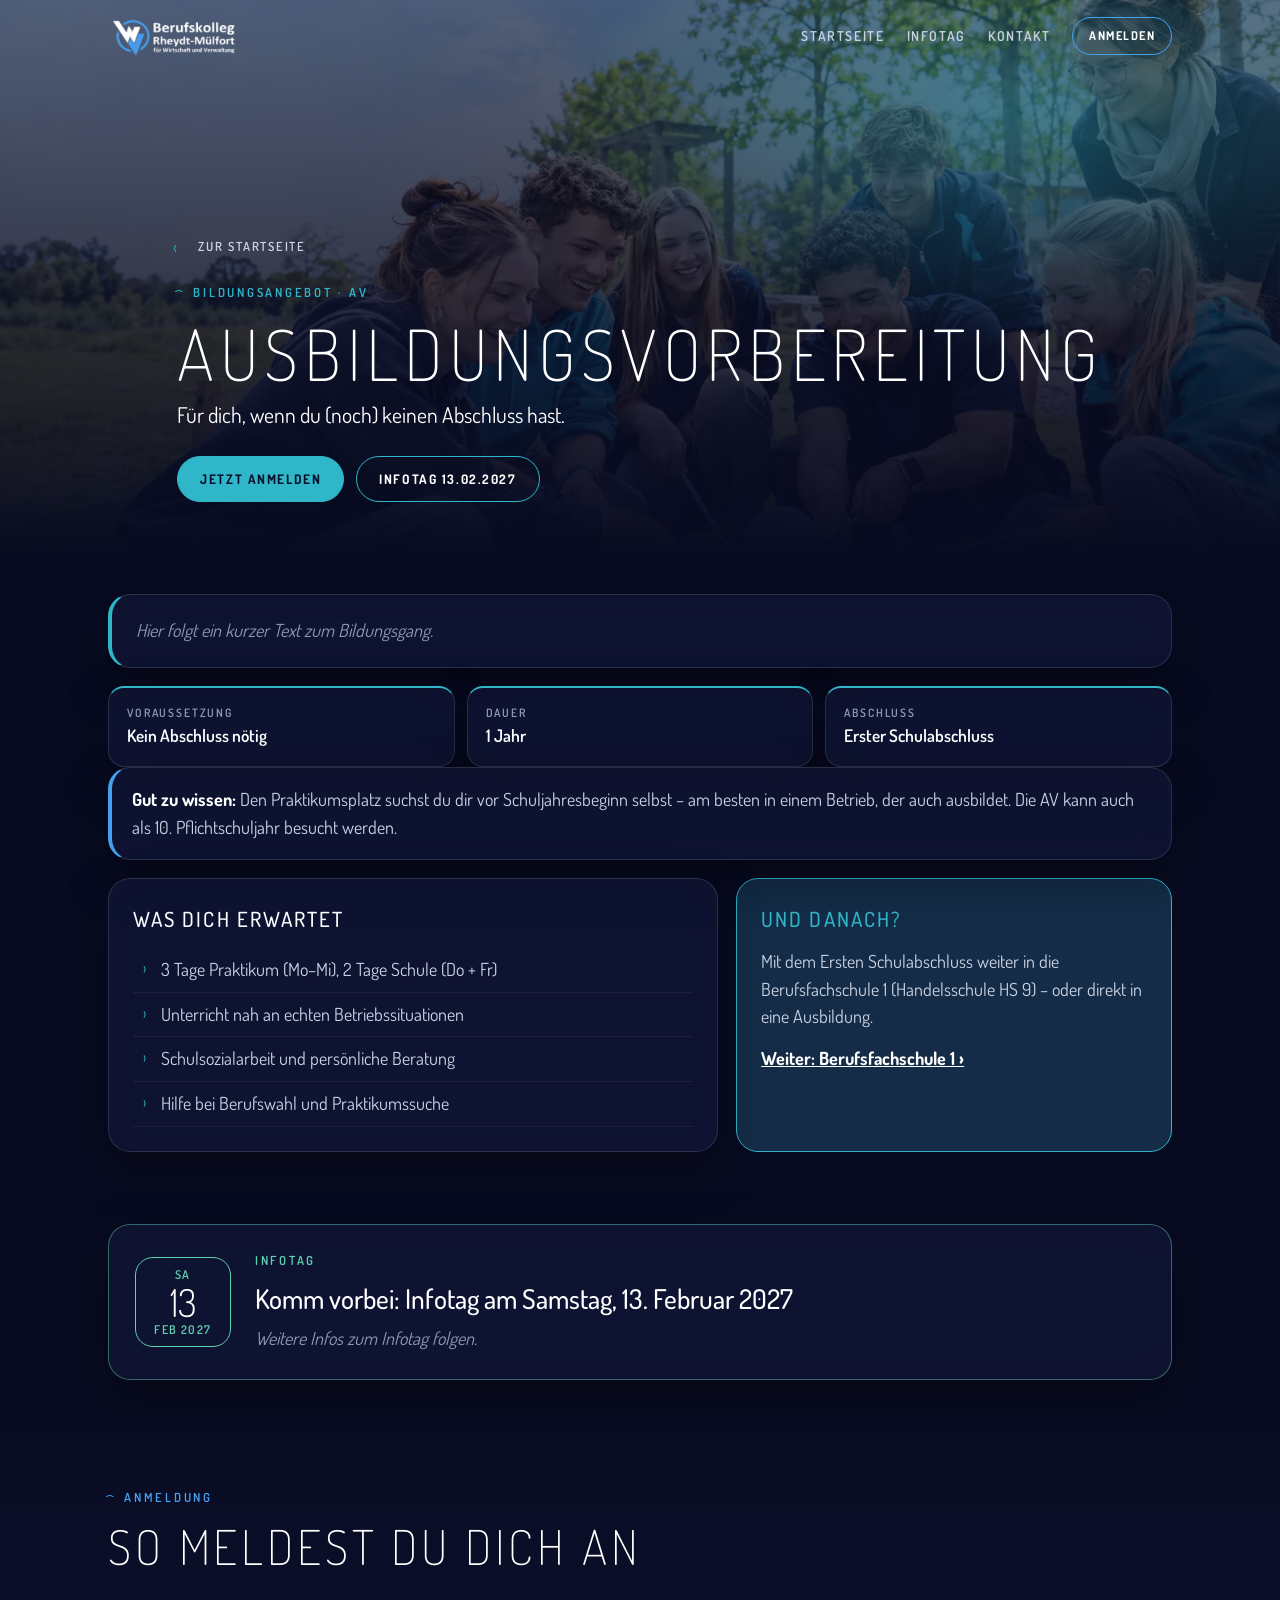
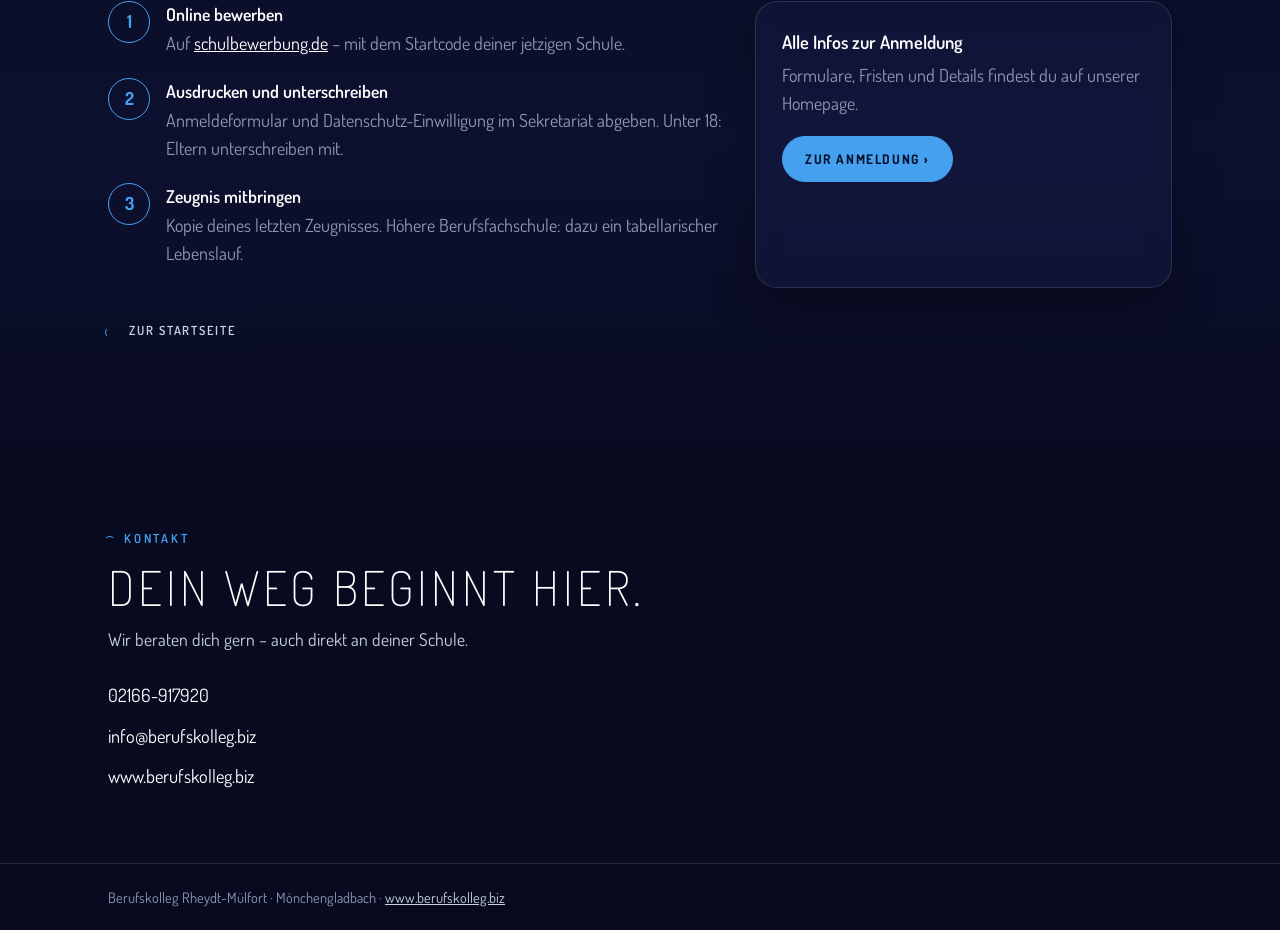
==== commit 228d018e: "Bildungsangebot ergänzt: Internationale Förderklassen, Berufsschule, Fachschule Co-Authored-By: Clau" ====
--- a/av.html
+++ b/av.html
@@ -19,7 +19,7 @@
 
 <section class="bg-hero" style="--c:#2fb7c9"><img class="hero-bg" src="assets/img/teamuebung-1200.webp" srcset="assets/img/teamuebung-640.webp 640w, assets/img/teamuebung-1200.webp 1200w" sizes="100vw" alt="" style="width:100%;height:100%;object-fit:cover" fetchpriority="high"><div class="wrap">
   <a class="back" href="index.html"><span class="chev" style="transform:rotate(-90deg) scaleX(1.4)">^</span>Zur Startseite</a>
-  <span class="eyebrow"><span class="chev">^</span>Bildungsgang 1 · AV</span>
+  <span class="eyebrow"><span class="chev">^</span>Bildungsangebot · AV</span>
   <h1 class="display">Ausbildungsvorbereitung</h1>
   
   <p class="claim">Für dich, wenn du (noch) keinen Abschluss hast.</p>
@@ -36,9 +36,11 @@
     <div class="fact glass"><span>Abschluss</span><b>Erster Schulabschluss</b></div>
   </div>
 
+  <div class="glass note" style="margin-top:0"><b>Gut zu wissen:</b> Den Praktikumsplatz suchst du dir vor Schuljahresbeginn selbst – am besten in einem Betrieb, der auch ausbildet. Die AV kann auch als 10. Pflichtschuljahr besucht werden.</div>
+  
   <div class="two">
     <div class="panel glass"><h2>Was dich erwartet</h2><ul><li>3 Tage Praktikum (Mo–Mi), 2 Tage Schule (Do + Fr)</li><li>Unterricht nah an echten Betriebssituationen</li><li>Schulsozialarbeit und persönliche Beratung</li><li>Hilfe bei Berufswahl und Praktikumssuche</li></ul></div>
-    <div class="panel next" style="border-radius:var(--r)"><h2>Und danach?</h2><p style="margin:0">Mit dem Ersten Schulabschluss weiter in die Berufsfachschule 1 (Handelsschule HS 9) – oder direkt in eine Ausbildung.</p><p style="margin-top:14px"><a href="bfs1.html">Mehr zur Berufsfachschule 1 ›</a></p></div>
+    <div class="panel next" style="border-radius:var(--r)"><h2>Und danach?</h2><p style="margin:0">Mit dem Ersten Schulabschluss weiter in die Berufsfachschule 1 (Handelsschule HS 9) – oder direkt in eine Ausbildung.</p><p style="margin-top:14px"><a href="bfs1.html">Weiter: Berufsfachschule 1 ›</a></p></div>
   </div>
 </div></section>
 
--- a/assets/style.css
+++ b/assets/style.css
@@ -64,6 +64,8 @@
 .choice small{display:block;color:var(--muted);font-size:.9rem}
 .choice .to{display:block;color:var(--c);font-weight:700;text-transform:uppercase;letter-spacing:.1em;font-size:.75rem;margin-top:4px}
 .choice .go{margin-left:auto;color:var(--c);font-size:1.6rem;font-weight:300}
+.group-label{color:var(--white);font-weight:600;font-size:1.1rem;margin:26px 0 12px}
+.job small{display:block;color:var(--muted);font-weight:400;font-size:.85rem}
 .hint{color:var(--muted);font-size:.95rem;margin-top:16px}
 .hint a{color:var(--white)}
 
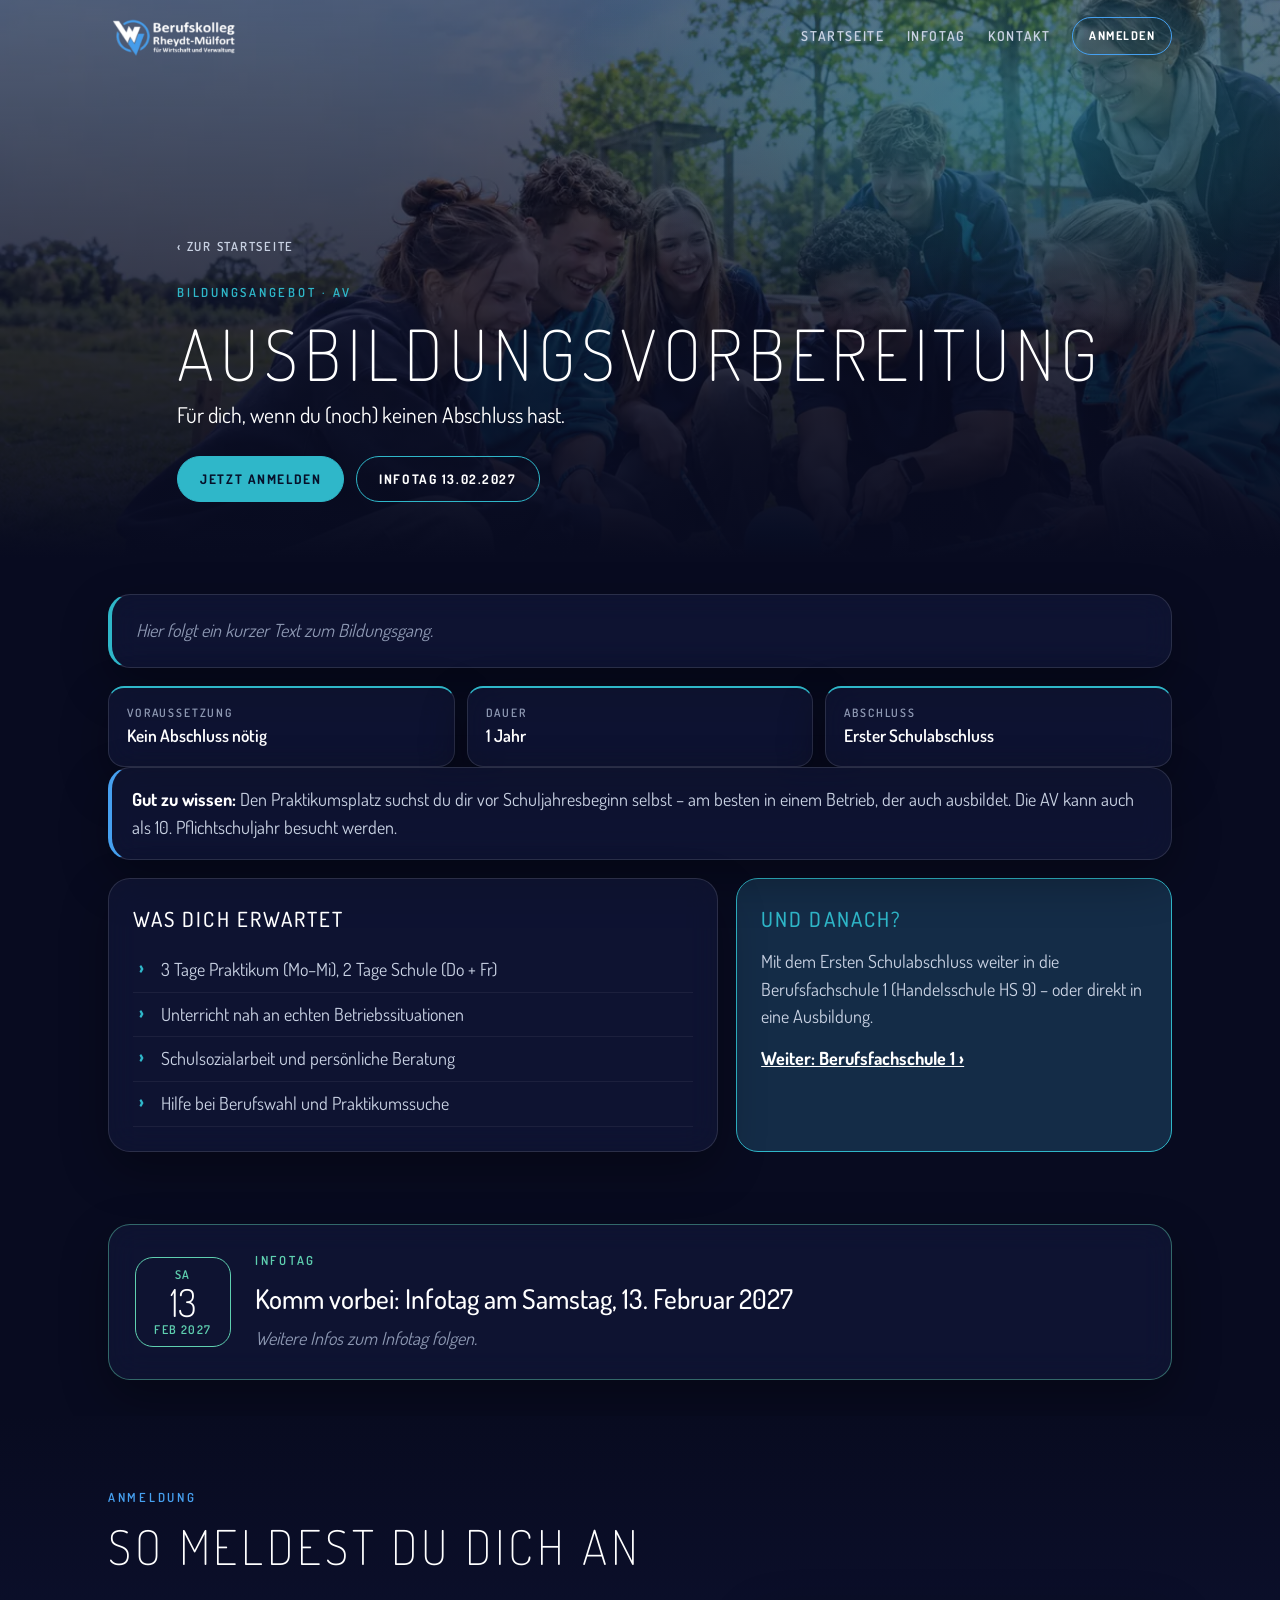
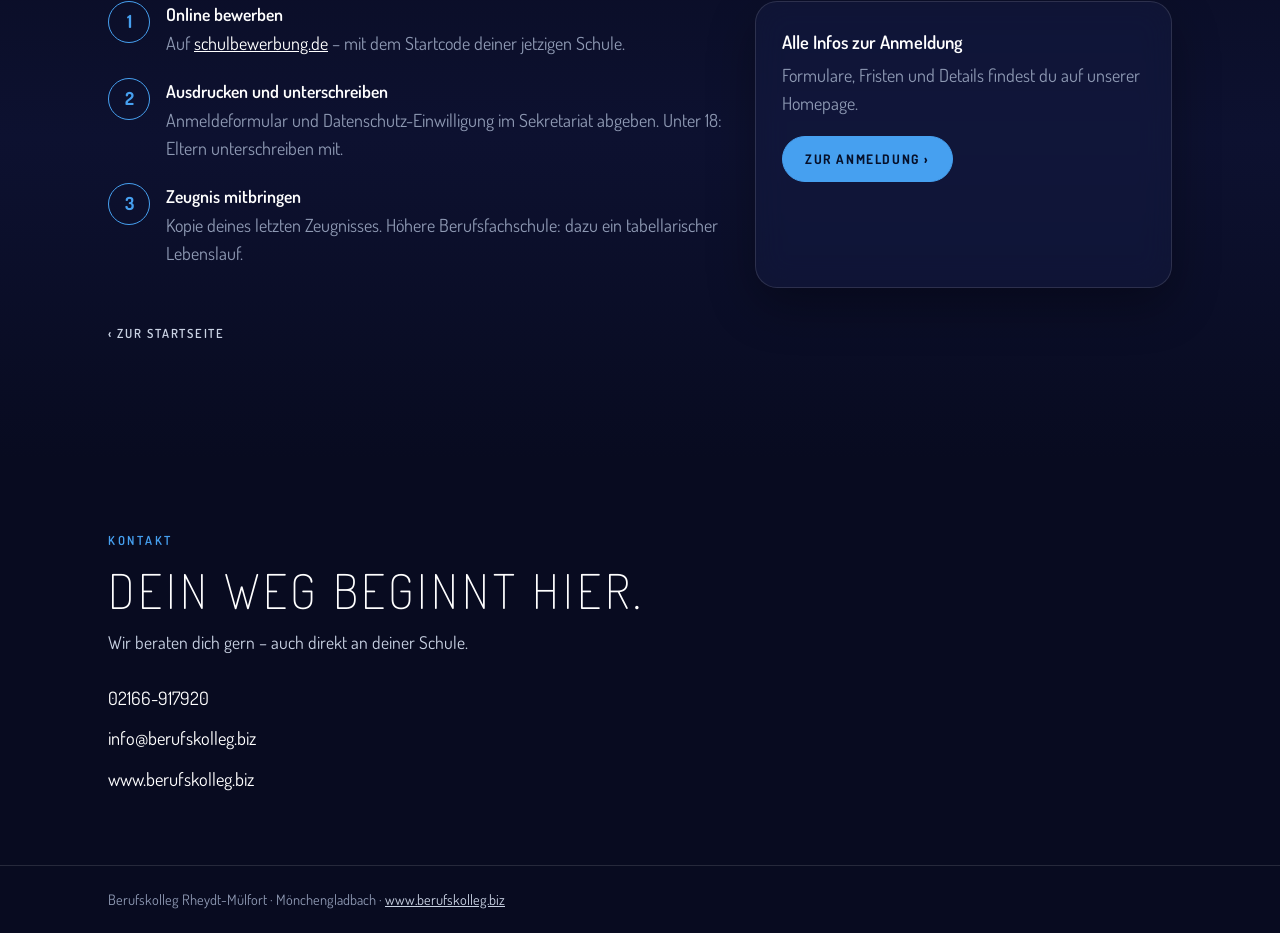
==== commit 6aaf05d2: "Schmuckzeichen ^ entfernt (Website und Präsentation) Co-Authored-By: Claude Opus 5.5 <noreply@anthro" ====
--- a/av.html
+++ b/av.html
@@ -18,8 +18,8 @@
 </div></header>
 
 <section class="bg-hero" style="--c:#2fb7c9"><img class="hero-bg" src="assets/img/teamuebung-1200.webp" srcset="assets/img/teamuebung-640.webp 640w, assets/img/teamuebung-1200.webp 1200w" sizes="100vw" alt="" style="width:100%;height:100%;object-fit:cover" fetchpriority="high"><div class="wrap">
-  <a class="back" href="index.html"><span class="chev" style="transform:rotate(-90deg) scaleX(1.4)">^</span>Zur Startseite</a>
-  <span class="eyebrow"><span class="chev">^</span>Bildungsangebot · AV</span>
+  <a class="back" href="index.html">‹ Zur Startseite</a>
+  <span class="eyebrow">Bildungsangebot · AV</span>
   <h1 class="display">Ausbildungsvorbereitung</h1>
   
   <p class="claim">Für dich, wenn du (noch) keinen Abschluss hast.</p>
@@ -56,7 +56,7 @@
 </div></section>
 
 <section id="anmeldung" class="alt"><div class="wrap">
-  <span class="eyebrow"><span class="chev">^</span>Anmeldung</span>
+  <span class="eyebrow">Anmeldung</span>
   <h2 class="display">So meldest du dich an</h2>
   <div class="reg" style="margin-top:28px">
     <div>
@@ -70,11 +70,11 @@
       <a class="btn solid" href="https://www.berufskolleg.biz/schuelerinnen-und-schueler/anmeldung/" target="_blank" rel="noopener">Zur Anmeldung ›</a>
     </div>
   </div>
-  <p style="margin-top:30px"><a class="back" href="index.html"><span class="chev" style="transform:rotate(-90deg) scaleX(1.4)">^</span>Zur Startseite</a></p>
+  <p style="margin-top:30px"><a class="back" href="index.html">‹ Zur Startseite</a></p>
 </div></section>
 
 <section id="kontakt"><div class="wrap">
-  <span class="eyebrow"><span class="chev">^</span>Kontakt</span>
+  <span class="eyebrow">Kontakt</span>
   <h2 class="display">Dein Weg beginnt hier.</h2>
   <p class="lead">Wir beraten dich gern – auch direkt an deiner Schule.</p>
   <div class="contact">
--- a/assets/style.css
+++ b/assets/style.css
@@ -160,7 +160,7 @@
 .panel h2{font-size:1.3rem;font-weight:500;text-transform:uppercase;letter-spacing:.1em;margin-bottom:12px}
 .panel ul{margin:0;padding-left:0;list-style:none}
 .panel li{padding:8px 0 8px 28px;position:relative;border-bottom:1px solid rgba(255,255,255,.06)}
-.panel li::before{content:"^";position:absolute;left:4px;top:8px;color:var(--c);transform:rotate(90deg) scaleX(1.4)}
+.panel li::before{content:"›";position:absolute;left:6px;top:6px;color:var(--c);font-weight:700}
 .next{padding:24px;border:1px solid var(--c);background:color-mix(in srgb,var(--c) 14%,rgba(22,28,62,.6))}
 .next h2{color:var(--c)}
 .next a{color:var(--white);font-weight:700}
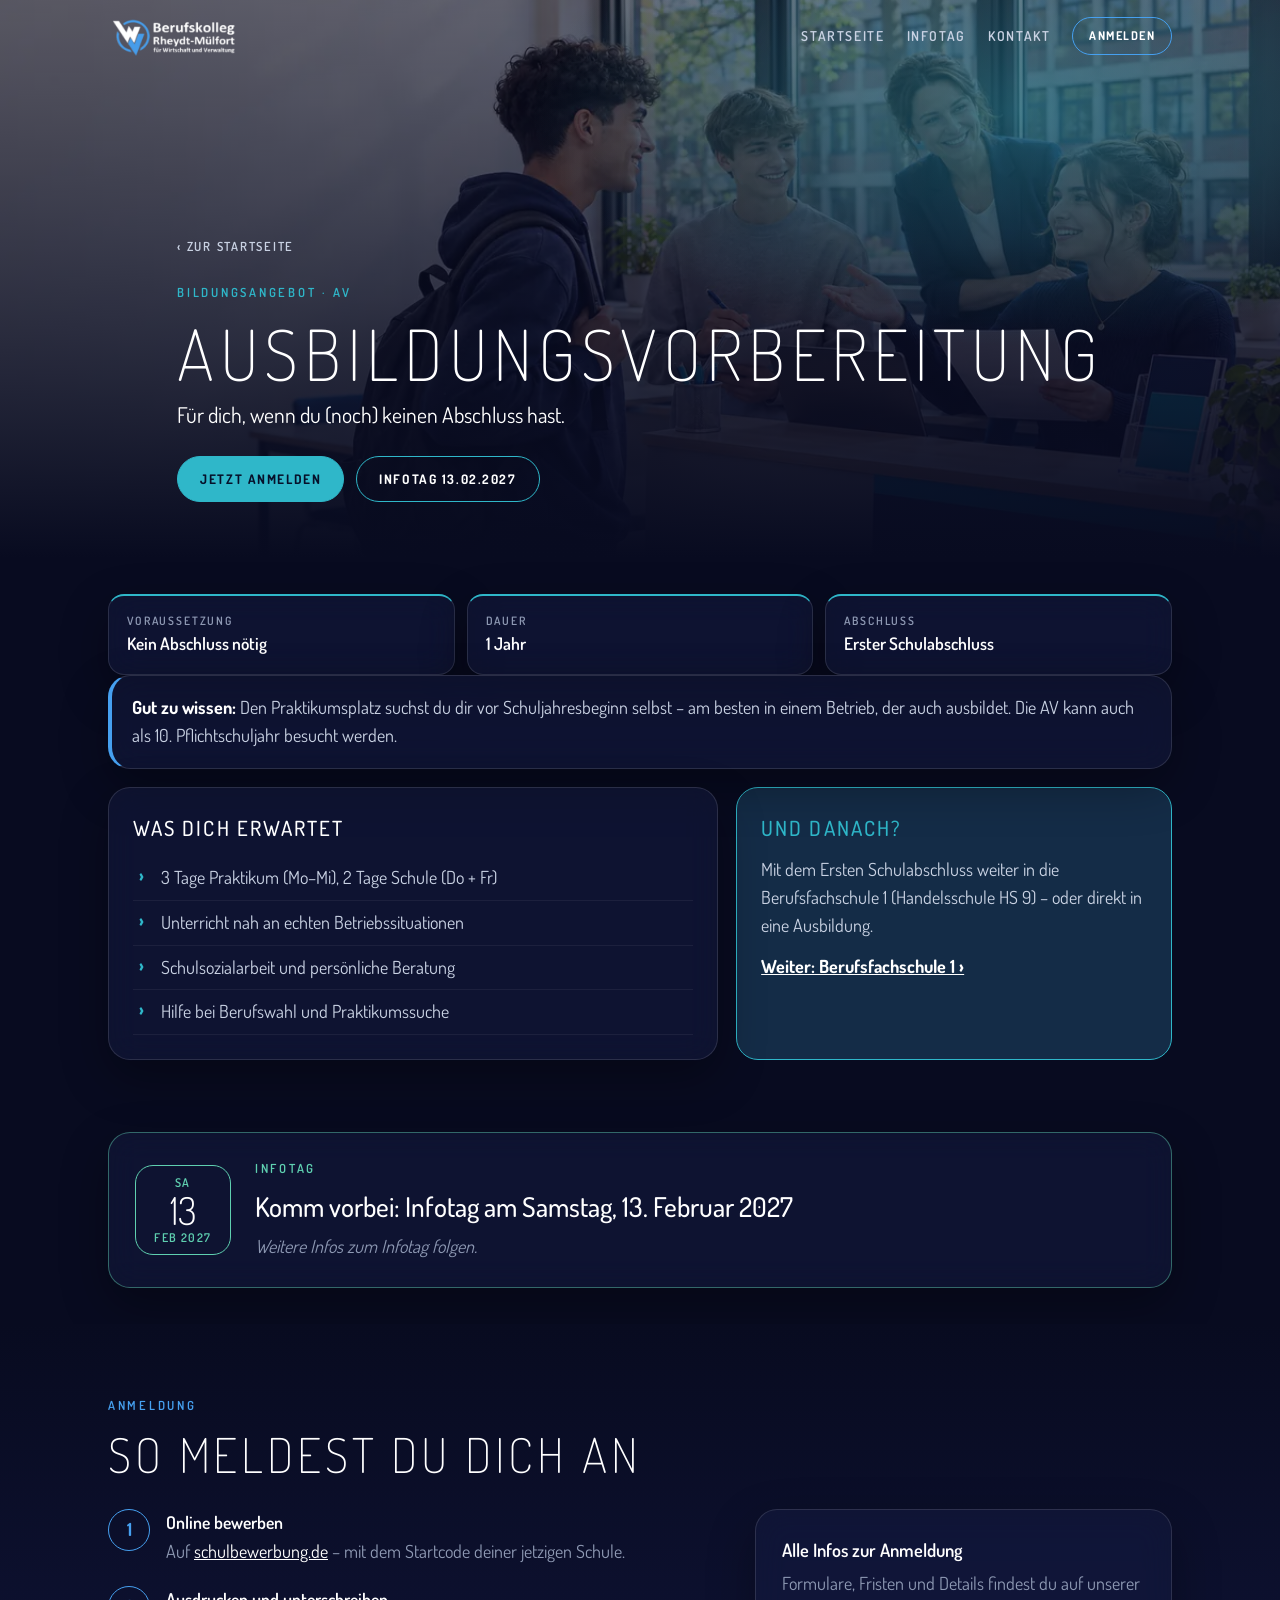
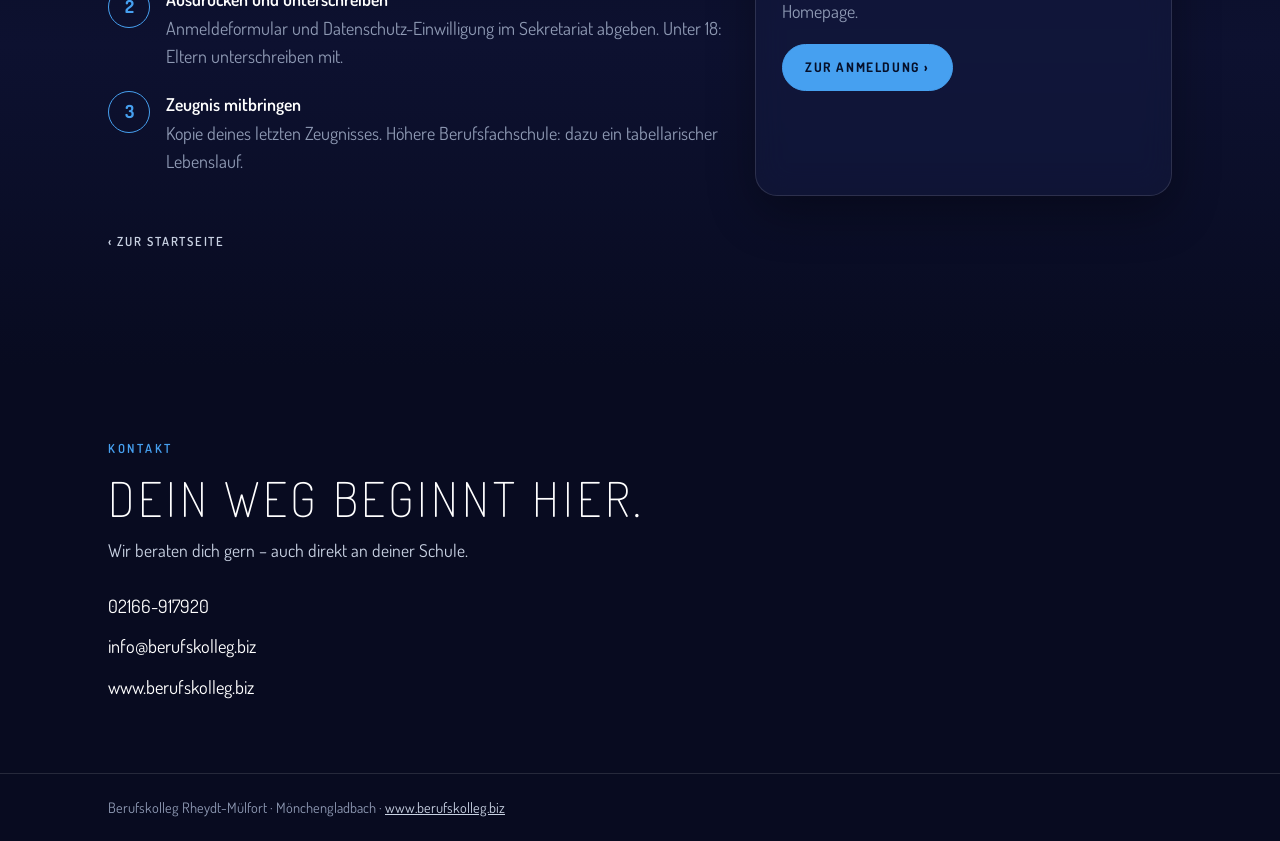
==== commit 5257ec62: "Neue Fotos für die Bildungsgänge, Aufnahmetest und Platzhaltertext entfernt Co-Authored-By: Claude O" ====
--- a/av.html
+++ b/av.html
@@ -8,7 +8,7 @@
 <meta name="theme-color" content="#080b20">
 <link rel="icon" href="assets/icon-abschluss.png">
 <link rel="preload" href="assets/fonts/dosis-latin.woff2" as="font" type="font/woff2" crossorigin>
-<link rel="preload" as="image" href="assets/img/teamuebung-1200.webp" imagesrcset="assets/img/teamuebung-640.webp 640w, assets/img/teamuebung-1200.webp 1200w" imagesizes="100vw">
+<link rel="preload" as="image" href="assets/img/bg-av-1200.webp" imagesrcset="assets/img/bg-av-640.webp 640w, assets/img/bg-av-1200.webp 1200w" imagesizes="100vw">
 <link rel="stylesheet" href="assets/style.css">
 </head>
 <body>
@@ -17,7 +17,7 @@
   <div class="hdr-right"><nav class="nav"><a href="index.html">Startseite</a><a href="#infotag">Infotag</a><a href="#kontakt">Kontakt</a></nav><a class="btn small" href="https://www.berufskolleg.biz/schuelerinnen-und-schueler/anmeldung/" target="_blank" rel="noopener">Anmelden</a></div>
 </div></header>
 
-<section class="bg-hero" style="--c:#2fb7c9"><img class="hero-bg" src="assets/img/teamuebung-1200.webp" srcset="assets/img/teamuebung-640.webp 640w, assets/img/teamuebung-1200.webp 1200w" sizes="100vw" alt="" style="width:100%;height:100%;object-fit:cover" fetchpriority="high"><div class="wrap">
+<section class="bg-hero" style="--c:#2fb7c9"><img class="hero-bg" src="assets/img/bg-av-1200.webp" srcset="assets/img/bg-av-640.webp 640w, assets/img/bg-av-1200.webp 1200w" sizes="100vw" alt="" style="width:100%;height:100%;object-fit:cover" fetchpriority="high"><div class="wrap">
   <a class="back" href="index.html">‹ Zur Startseite</a>
   <span class="eyebrow">Bildungsangebot · AV</span>
   <h1 class="display">Ausbildungsvorbereitung</h1>
@@ -27,8 +27,7 @@
 </div></section>
 
 <section class="tight" style="--c:#2fb7c9"><div class="wrap stack">
-  <!-- TEXT VON HERRN ELSEN FOLGT: hier den kurzen Einführungstext einsetzen -->
-  <div class="textbox glass"><p class="placeholder-note">Hier folgt ein kurzer Text zum Bildungsgang.</p></div>
+  
 
   <div class="facts">
     <div class="fact glass"><span>Voraussetzung</span><b>Kein Abschluss nötig</b></div>
--- a/assets/style.css
+++ b/assets/style.css
@@ -66,6 +66,29 @@
 .choice .go{margin-left:auto;color:var(--c);font-size:1.6rem;font-weight:300}
 .group-label{color:var(--white);font-weight:600;font-size:1.1rem;margin:26px 0 12px}
 .job small{display:block;color:var(--muted);font-weight:400;font-size:.85rem}
+/* Schulberater */
+.berater{scroll-margin-top:90px}
+button.choice{font:inherit;width:100%;text-align:left;cursor:pointer;border:1px solid var(--glass-b)}
+button.choice:focus-visible,.b-back:focus-visible{outline:2px solid var(--accent);outline-offset:2px}
+.b-top{display:flex;justify-content:space-between;align-items:center;margin:0 0 6px;min-height:34px}
+.b-back{background:none;border:0;color:var(--text);font:inherit;text-transform:uppercase;letter-spacing:.14em;font-size:.78rem;font-weight:600;cursor:pointer;padding:6px 0}
+.b-back:hover{color:var(--white)}
+.dots{display:flex;gap:8px}.dot{width:28px;height:4px;border-radius:2px;background:rgba(255,255,255,.18)}.dot.on{background:var(--accent)}
+.result{padding:26px;border-color:var(--c)}
+.result .badge{display:inline-block;background:var(--c);color:#06102a;font-weight:800;border-radius:999px;padding:6px 16px;margin-bottom:12px}
+.result h2{font-size:clamp(1.7rem,6vw,2.6rem);font-weight:300;text-transform:uppercase;letter-spacing:.08em;line-height:1.1;hyphens:auto;overflow-wrap:break-word}
+.result .alias{color:var(--muted);text-transform:uppercase;letter-spacing:.14em;font-size:.82rem;margin:6px 0 0}
+.result .claim{color:var(--white);font-size:1.1rem;margin:12px 0 18px}
+.result .beruf{margin:-6px 0 18px}
+.result h3{font-size:.8rem;text-transform:uppercase;letter-spacing:.2em;color:var(--c);margin:24px 0 12px}
+.path{display:flex;flex-wrap:wrap;align-items:center;gap:8px}
+.chip{display:inline-flex;align-items:center;gap:8px;border:1px solid var(--c);border-radius:999px;padding:6px 14px 6px 6px;color:var(--white);text-decoration:none;font-weight:600;font-size:.95rem;background:rgba(255,255,255,.03)}
+.chip .lvl{background:var(--c);color:#06102a;border-radius:999px;padding:2px 9px;font-size:.78rem;font-weight:800}
+a.chip:hover{background:rgba(255,255,255,.08)}
+.arrow{color:var(--muted)}
+.tips{margin:18px 0 0;padding-left:20px;color:var(--text)}.tips li{margin:6px 0}
+.btn.ghost-muted{border-color:rgba(255,255,255,.25);color:var(--text)}
+.btn.ghost-muted:hover{background:rgba(255,255,255,.1);color:var(--white)}
 .hint{color:var(--muted);font-size:.95rem;margin-top:16px}
 .hint a{color:var(--white)}
 
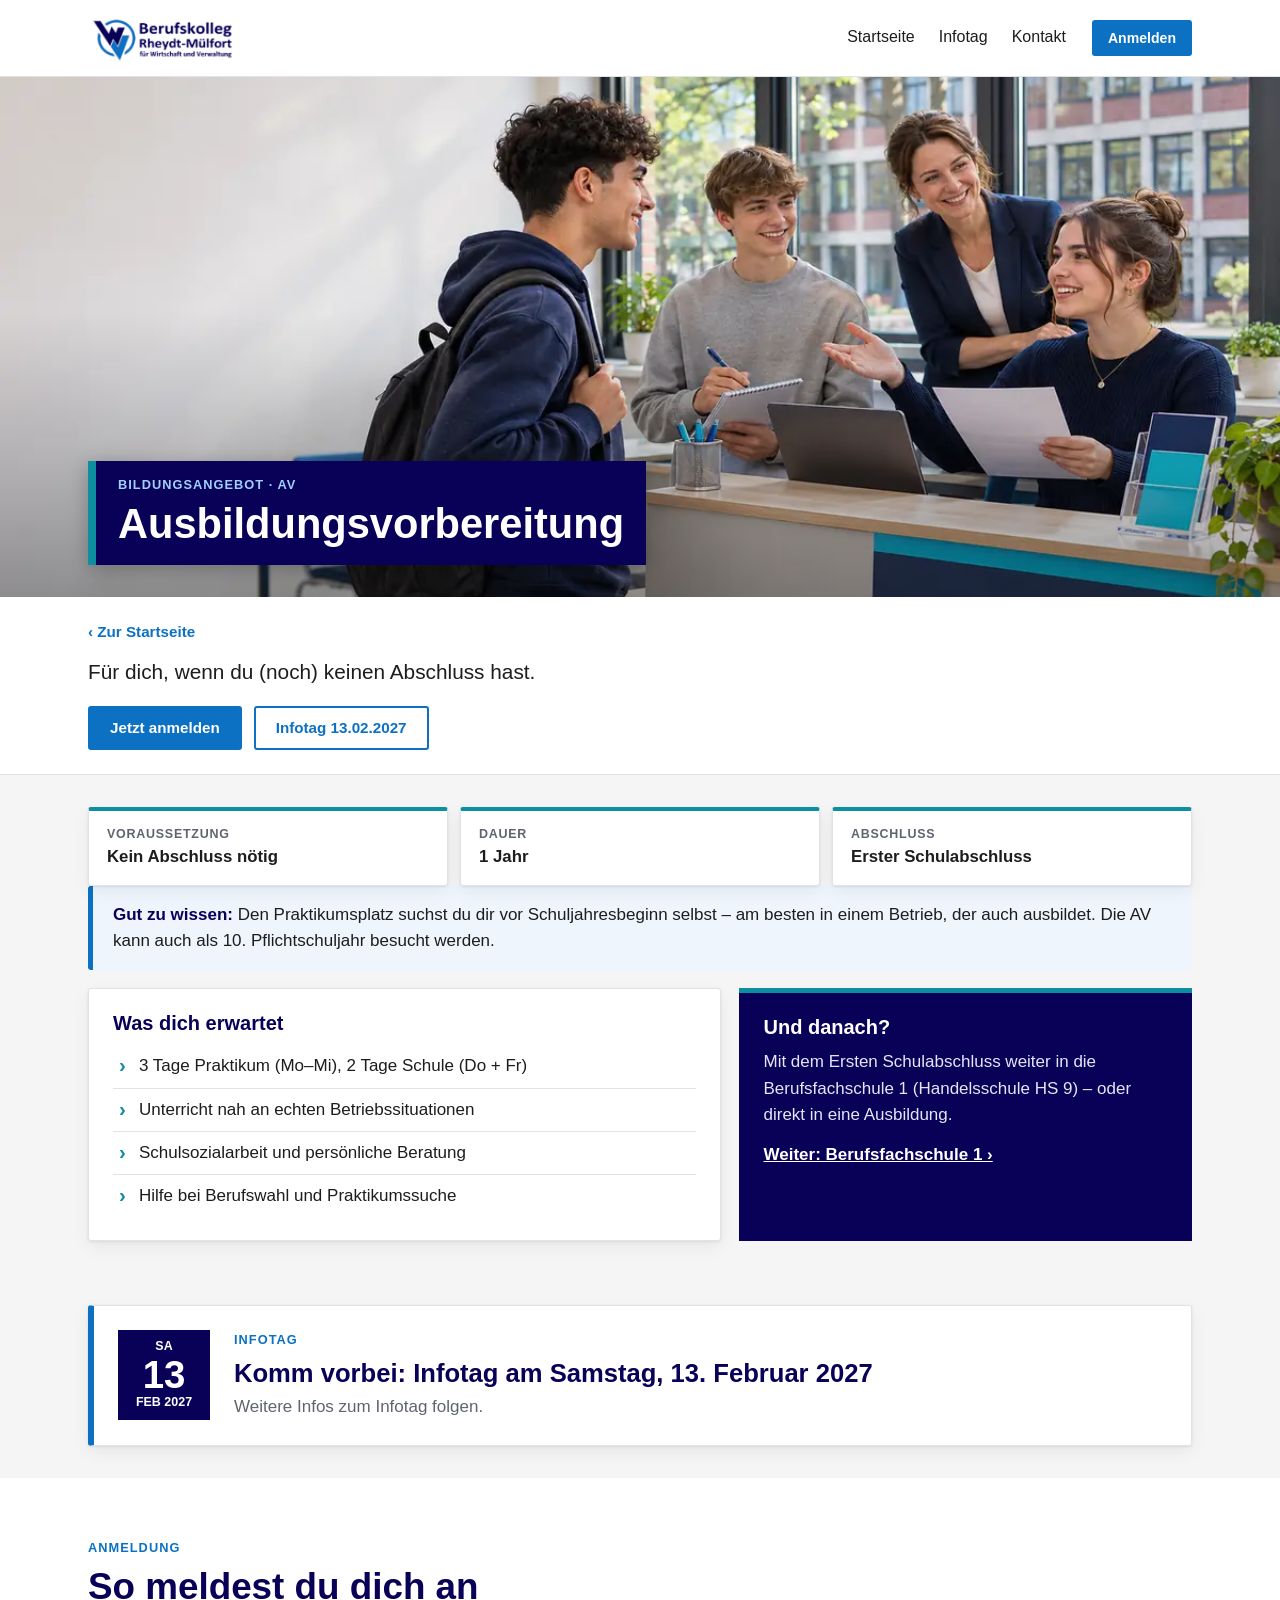
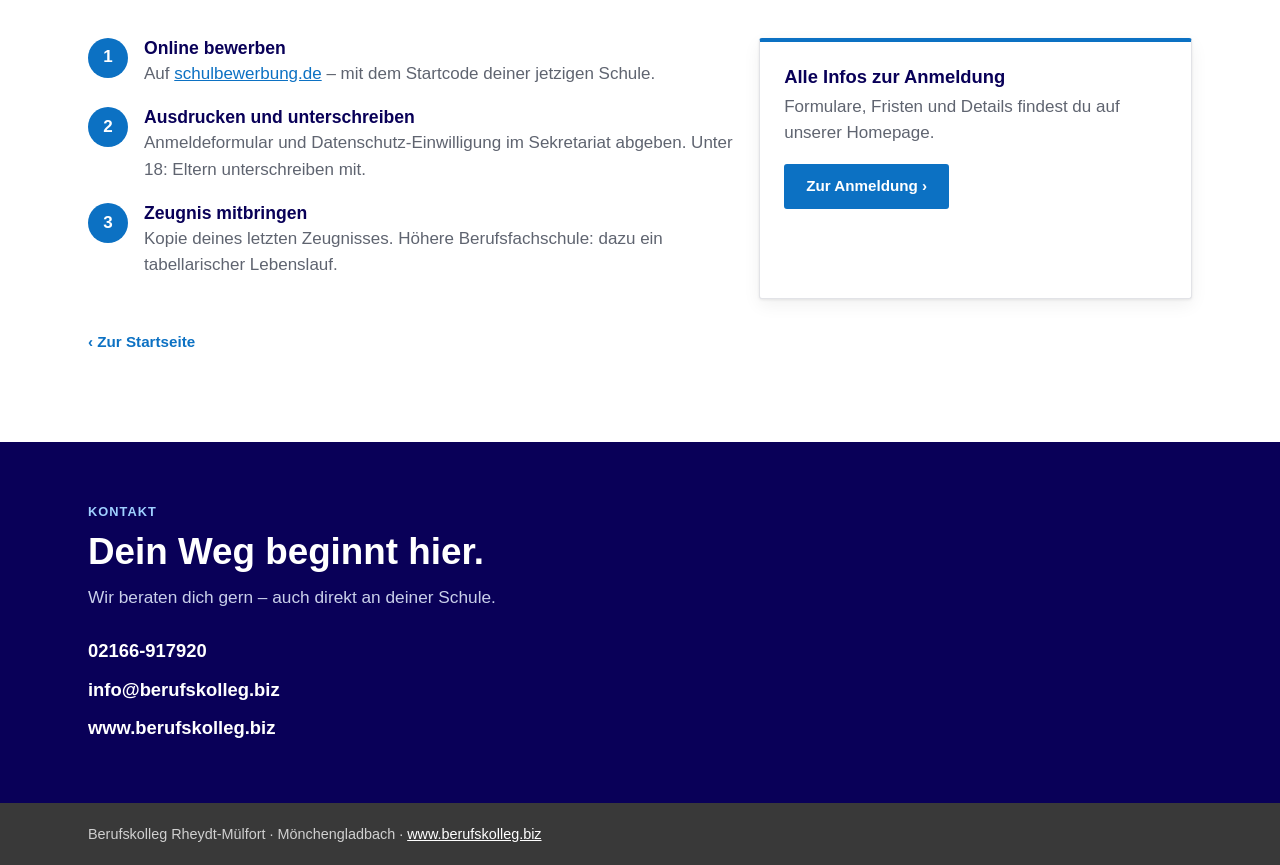
==== commit 56bdf95e: "Neues helles Design im Stil einer Hochschul-Website (weiße Karten, Fotos mit Titelbalken, Schulfarbe" ====
--- a/av.html
+++ b/av.html
@@ -5,28 +5,29 @@
 <meta name="viewport" content="width=device-width, initial-scale=1">
 <title>Ausbildungsvorbereitung – Berufskolleg Rheydt-Mülfort</title>
 <meta name="description" content="Ausbildungsvorbereitung am Berufskolleg Rheydt-Mülfort: Für dich, wenn du (noch) keinen Abschluss hast.">
-<meta name="theme-color" content="#080b20">
+<meta name="theme-color" content="#090058">
 <link rel="icon" href="assets/icon-abschluss.png">
-<link rel="preload" href="assets/fonts/dosis-latin.woff2" as="font" type="font/woff2" crossorigin>
 <link rel="preload" as="image" href="assets/img/bg-av-1200.webp" imagesrcset="assets/img/bg-av-640.webp 640w, assets/img/bg-av-1200.webp 1200w" imagesizes="100vw">
 <link rel="stylesheet" href="assets/style.css">
 </head>
 <body>
 <header class="site-header"><div class="wrap">
-  <a href="index.html" aria-label="Zur Startseite"><img src="assets/logo-hell.png" alt="Berufskolleg Rheydt-Mülfort – für Wirtschaft und Verwaltung" width="655" height="217"></a>
-  <div class="hdr-right"><nav class="nav"><a href="index.html">Startseite</a><a href="#infotag">Infotag</a><a href="#kontakt">Kontakt</a></nav><a class="btn small" href="https://www.berufskolleg.biz/schuelerinnen-und-schueler/anmeldung/" target="_blank" rel="noopener">Anmelden</a></div>
+  <a href="index.html" aria-label="Zur Startseite"><img src="assets/logo.png" alt="Berufskolleg Rheydt-Mülfort – für Wirtschaft und Verwaltung" width="655" height="217"></a>
+  <div class="hdr-right"><nav class="nav"><a href="index.html">Startseite</a><a href="#infotag">Infotag</a><a href="#kontakt">Kontakt</a></nav><a class="btn small solid" href="https://www.berufskolleg.biz/schuelerinnen-und-schueler/anmeldung/" target="_blank" rel="noopener">Anmelden</a></div>
 </div></header>
 
-<section class="bg-hero" style="--c:#2fb7c9"><img class="hero-bg" src="assets/img/bg-av-1200.webp" srcset="assets/img/bg-av-640.webp 640w, assets/img/bg-av-1200.webp 1200w" sizes="100vw" alt="" style="width:100%;height:100%;object-fit:cover" fetchpriority="high"><div class="wrap">
+<section class="bg-hero" style="--c:#0e8fa0"><img class="hero-bg" src="assets/img/bg-av-1200.webp" srcset="assets/img/bg-av-640.webp 640w, assets/img/bg-av-1200.webp 1200w" sizes="100vw" alt="" style="width:100%;height:100%;object-fit:cover" fetchpriority="high"><div class="wrap">
+  <div class="titlebar"><span class="eyebrow">Bildungsangebot · AV</span>
+  <h1>Ausbildungsvorbereitung</h1>
+  </div>
+</div></section>
+<div class="pagebar"><div class="wrap">
   <a class="back" href="index.html">‹ Zur Startseite</a>
-  <span class="eyebrow">Bildungsangebot · AV</span>
-  <h1 class="display">Ausbildungsvorbereitung</h1>
-  
   <p class="claim">Für dich, wenn du (noch) keinen Abschluss hast.</p>
   <div class="btns"><a class="btn solid" href="https://www.berufskolleg.biz/schuelerinnen-und-schueler/anmeldung/" target="_blank" rel="noopener">Jetzt anmelden</a><a class="btn" href="#infotag">Infotag 13.02.2027</a></div>
-</div></section>
+</div></div>
 
-<section class="tight" style="--c:#2fb7c9"><div class="wrap stack">
+<section class="tight" style="--c:#0e8fa0"><div class="wrap stack">
   
 
   <div class="facts">
@@ -39,7 +40,7 @@
   
   <div class="two">
     <div class="panel glass"><h2>Was dich erwartet</h2><ul><li>3 Tage Praktikum (Mo–Mi), 2 Tage Schule (Do + Fr)</li><li>Unterricht nah an echten Betriebssituationen</li><li>Schulsozialarbeit und persönliche Beratung</li><li>Hilfe bei Berufswahl und Praktikumssuche</li></ul></div>
-    <div class="panel next" style="border-radius:var(--r)"><h2>Und danach?</h2><p style="margin:0">Mit dem Ersten Schulabschluss weiter in die Berufsfachschule 1 (Handelsschule HS 9) – oder direkt in eine Ausbildung.</p><p style="margin-top:14px"><a href="bfs1.html">Weiter: Berufsfachschule 1 ›</a></p></div>
+    <div class="panel next"><h2>Und danach?</h2><p style="margin:0">Mit dem Ersten Schulabschluss weiter in die Berufsfachschule 1 (Handelsschule HS 9) – oder direkt in eine Ausbildung.</p><p style="margin-top:14px"><a href="bfs1.html">Weiter: Berufsfachschule 1 ›</a></p></div>
   </div>
 </div></section>
 
--- a/assets/style.css
+++ b/assets/style.css
@@ -1,191 +1,191 @@
 
-@font-face{font-family:"Dosis";src:url("fonts/dosis-latin.woff2") format("woff2");font-weight:200 800;font-display:swap}
+/* Design angelehnt an klare Hochschul-Webseiten: hell, sachlich, weiße Karten, Fotos mit Titelbalken */
 :root{
-  --bg:#080b20; --bg2:#0d1130; --text:#c9d2e3; --muted:#8e99b3; --white:#fff;
-  --accent:#46a0f0; --mint:#5fd0b0;
-  --glass:rgba(22,28,62,.52); --glass-b:rgba(255,255,255,.12);
-  --r:22px; --shadow:0 18px 48px rgba(0,0,0,.32);
+  --bg:#f5f5f5; --white:#fff; --text:#1d1d1f; --muted:#5f6470; --line:#e2e3e7;
+  --navy:#090058; --blue:#0c71c3; --accent:#0c71c3; --accent-h:#095ea3;
+  --shadow:0 1px 3px rgba(0,0,0,.08),0 6px 18px rgba(0,0,0,.06);
+  --r:3px;
 }
 *{box-sizing:border-box}
 html{scroll-behavior:smooth}
-body{margin:0;background:var(--bg);color:var(--text);font-family:"Dosis",system-ui,-apple-system,"Segoe UI",sans-serif;font-size:18px;line-height:1.55;-webkit-text-size-adjust:100%;overflow-x:hidden}
+body{margin:0;background:var(--bg);color:var(--text);font-family:"Helvetica Neue",Helvetica,Arial,system-ui,sans-serif;font-size:17px;line-height:1.55;-webkit-text-size-adjust:100%;overflow-x:hidden}
 img{max-width:100%;display:block}
-a{color:var(--accent)}
-.wrap{max-width:1120px;margin:0 auto;padding:0 16px}
+a{color:var(--blue)}
+.wrap{max-width:1160px;margin:0 auto;padding:0 16px}
 @media (min-width:720px){.wrap{padding:0 28px}}
-h1,h2,h3{color:var(--white);margin:0}
-.eyebrow{display:block;text-transform:uppercase;letter-spacing:.22em;font-size:.78rem;font-weight:600;color:var(--accent);margin:0 0 14px}
-.chev{display:inline-block;color:var(--accent);font-weight:400;font-size:1.5em;line-height:0;vertical-align:-.32em;transform:scaleX(1.5);margin-right:.45em}
-.display{font-weight:200;text-transform:uppercase;letter-spacing:.08em;line-height:1.08}
-h2.display{font-size:clamp(1.8rem,6vw,3rem);margin-bottom:12px}
-.lead{font-size:1.1rem;color:var(--text);max-width:680px;margin:0 0 28px}
+h1,h2,h3{color:var(--text);margin:0;font-weight:700;line-height:1.2}
+.eyebrow{display:block;text-transform:uppercase;letter-spacing:.08em;font-size:.8rem;font-weight:700;color:var(--blue);margin:0 0 8px}
+.display{font-weight:700}
+h2.display{font-size:clamp(1.6rem,4.5vw,2.3rem);margin-bottom:10px;color:var(--navy)}
+.lead{font-size:1.08rem;color:var(--muted);max-width:700px;margin:0 0 26px}
 
-/* Header */
-.site-header{position:fixed;inset:0 0 auto 0;z-index:50;transition:background .25s,backdrop-filter .25s,border-color .25s;border-bottom:1px solid transparent}
-.site-header.scrolled{background:rgba(8,11,32,.82);backdrop-filter:blur(14px);-webkit-backdrop-filter:blur(14px);border-bottom-color:var(--glass-b)}
-.site-header .wrap{display:flex;align-items:center;justify-content:space-between;gap:14px;height:72px}
-.site-header img{height:44px;width:auto}
-.hdr-right{display:flex;align-items:center;gap:22px}
-.nav{display:flex;gap:22px}
-.nav a{color:var(--text);text-decoration:none;text-transform:uppercase;letter-spacing:.12em;font-weight:600;font-size:.85rem}
-.nav a:hover{color:var(--white)}
-@media (max-width:820px){.nav{display:none}}
+/* Kopfzeile */
+.site-header{position:sticky;top:0;z-index:50;background:var(--white);border-bottom:1px solid var(--line);transition:box-shadow .2s}
+.site-header.scrolled{box-shadow:0 2px 10px rgba(0,0,0,.08)}
+.site-header .wrap{display:flex;align-items:center;justify-content:space-between;gap:14px;height:76px}
+.site-header img{height:50px;width:auto}
+.hdr-right{display:flex;align-items:center;gap:26px}
+.nav{display:flex;gap:24px}
+.nav a{color:var(--text);text-decoration:none;font-size:1rem;padding:6px 0;border-bottom:2px solid transparent}
+.nav a:hover{color:var(--blue);border-bottom-color:var(--blue)}
+@media (max-width:860px){.nav{display:none}.site-header .wrap{height:64px}.site-header img{height:40px}}
 
 /* Buttons */
-.btn{display:inline-flex;align-items:center;gap:8px;border-radius:999px;padding:12px 22px;text-decoration:none;font-weight:700;text-transform:uppercase;letter-spacing:.12em;font-size:.82rem;border:1px solid var(--accent);color:var(--white);background:transparent;transition:background .2s,color .2s;cursor:pointer}
-.btn:hover{background:var(--accent);color:#06102a}
-.btn.solid{background:var(--accent);color:#06102a}
-.btn.solid:hover{background:#7cc0ff}
+.btn{display:inline-flex;align-items:center;gap:8px;border-radius:var(--r);padding:11px 20px;text-decoration:none;font-weight:700;font-size:.95rem;border:2px solid var(--blue);color:var(--blue);background:var(--white);transition:background .15s,color .15s;cursor:pointer;line-height:1.2}
+.btn:hover{background:var(--blue);color:#fff}
+.btn.solid{background:var(--blue);color:#fff}
+.btn.solid:hover{background:var(--accent-h);border-color:var(--accent-h)}
 button.btn{font-family:inherit}
-.btn.small{padding:9px 16px;font-size:.75rem}
+.btn.small{padding:8px 14px;font-size:.88rem}
 .btns{display:flex;flex-wrap:wrap;gap:12px}
 
-/* Hero */
-.hero{position:relative;min-height:100svh;display:flex;align-items:flex-end;padding:120px 0 56px;isolation:isolate}
-.hero-bg{position:absolute;inset:0;z-index:-2;background-size:cover;background-position:center}
-.hero::before{content:"";position:absolute;inset:0;z-index:-1;background:
-  radial-gradient(60% 50% at 75% 30%,rgba(70,160,240,.28),transparent 70%),
-  linear-gradient(180deg,rgba(8,11,32,.55) 0%,rgba(8,11,32,.78) 45%,var(--bg) 100%)}
-.hero h1.display{font-size:clamp(2.4rem,9vw,5.2rem);letter-spacing:.1em;margin-bottom:18px}
-.hero .q{font-size:clamp(1.35rem,4.5vw,2rem);font-weight:500;color:var(--white);margin:34px 0 6px}
-.hero .qsub{color:var(--text);margin:0 0 20px}
+/* Foto-Kopf mit Titelbalken */
+.hero,.bg-hero{position:relative;isolation:isolate;background:#222;min-height:clamp(300px,52vw,520px);display:flex;align-items:flex-end;padding:0 0 32px}
+.hero-bg{position:absolute;inset:0;z-index:-1}
+.hero::after,.bg-hero::after{content:"";position:absolute;inset:0;z-index:-1;background:linear-gradient(180deg,transparent 45%,rgba(0,0,0,.35))}
+.hero .wrap,.bg-hero .wrap{width:100%}
+.titlebar{display:inline-block;background:var(--navy);color:#fff;padding:14px 22px 16px;max-width:100%;box-shadow:0 4px 18px rgba(0,0,0,.25)}
+.titlebar .eyebrow{color:#9fd0ff;margin-bottom:4px}
+.titlebar h1{color:#fff;font-size:clamp(1.6rem,5vw,2.6rem);font-weight:700;hyphens:auto;overflow-wrap:break-word}
+.titlebar .alias{color:#d6dcf5;margin:4px 0 0;font-size:1rem}
+.bg-hero .titlebar{border-left:8px solid var(--c)}
+@media (max-width:600px){.hero,.bg-hero{min-height:300px;padding-bottom:18px}.titlebar{padding:10px 14px 12px}.titlebar .eyebrow{font-size:.68rem;letter-spacing:.05em}.titlebar h1{font-size:1.5rem}.titlebar .alias{font-size:.9rem}}
 
-/* Glass */
-.glass{background:var(--glass);border:1px solid var(--glass-b);border-radius:var(--r);box-shadow:var(--shadow);backdrop-filter:blur(16px) saturate(1.25);-webkit-backdrop-filter:blur(16px) saturate(1.25)}
+/* Karten */
+.glass{background:var(--white);border:1px solid var(--line);border-radius:var(--r);box-shadow:var(--shadow)}
 
-/* Auswahl */
-.choices{display:grid;gap:14px;grid-template-columns:1fr}
+/* Schulberater */
+.berater-sec{padding:0 0 56px}
+.berater-box{background:var(--white);box-shadow:var(--shadow);padding:26px 22px 28px;margin-top:-1px;border-top:4px solid var(--blue)}
+@media (min-width:720px){.berater-box{padding:34px 36px 36px}}
+.berater{scroll-margin-top:90px}
+.q{font-size:clamp(1.35rem,3.8vw,1.85rem);color:var(--navy);margin:6px 0 4px}
+.qsub{color:var(--muted);margin:0 0 18px}
+.choices{display:grid;gap:12px;grid-template-columns:1fr}
 @media (min-width:760px){.choices{grid-template-columns:1fr 1fr}}
-.choice{display:flex;align-items:center;gap:16px;padding:18px 20px;text-decoration:none;color:var(--text);position:relative;overflow:hidden;transition:transform .15s,border-color .15s}
-.choice::before{content:"";position:absolute;left:0;top:0;bottom:0;width:4px;background:var(--c)}
-.choice:hover{transform:translateY(-2px);border-color:var(--c)}
-.choice .num{flex:none;width:44px;height:44px;border-radius:50%;border:1px solid var(--c);color:var(--c);display:grid;place-items:center;font-weight:700;font-size:1.1rem}
-.choice b{display:block;color:var(--white);font-size:1.15rem;font-weight:600}
+.choice{display:flex;align-items:center;gap:16px;padding:16px 18px;text-decoration:none;color:var(--text);position:relative;overflow:hidden;transition:box-shadow .15s,transform .15s,border-color .15s;border-left:5px solid var(--c)}
+.choice:hover{box-shadow:0 6px 22px rgba(0,0,0,.12);transform:translateY(-1px);border-color:var(--c)}
+.choice .num{flex:none;width:40px;height:40px;border-radius:50%;background:var(--c);color:#fff;display:grid;place-items:center;font-weight:700;font-size:1.05rem}
+.choice b{display:block;color:var(--text);font-size:1.08rem}
 .choice small{display:block;color:var(--muted);font-size:.9rem}
-.choice .to{display:block;color:var(--c);font-weight:700;text-transform:uppercase;letter-spacing:.1em;font-size:.75rem;margin-top:4px}
-.choice .go{margin-left:auto;color:var(--c);font-size:1.6rem;font-weight:300}
-.group-label{color:var(--white);font-weight:600;font-size:1.1rem;margin:26px 0 12px}
-.job small{display:block;color:var(--muted);font-weight:400;font-size:.85rem}
-/* Schulberater */
-.berater{scroll-margin-top:90px}
-button.choice{font:inherit;width:100%;text-align:left;cursor:pointer;border:1px solid var(--glass-b)}
-button.choice:focus-visible,.b-back:focus-visible{outline:2px solid var(--accent);outline-offset:2px}
+.choice .to{display:block;color:var(--c);font-weight:700;font-size:.9rem;margin-top:3px;filter:brightness(.8)}
+.choice .go{margin-left:auto;color:var(--c);font-size:1.7rem;font-weight:400}
+.group-label{color:var(--navy);font-weight:700;font-size:1.05rem;margin:24px 0 10px}
+button.choice{font:inherit;width:100%;text-align:left;cursor:pointer;border-top:1px solid var(--line);border-right:1px solid var(--line);border-bottom:1px solid var(--line)}
+button.choice:focus-visible,.b-back:focus-visible{outline:3px solid var(--blue);outline-offset:2px}
 .b-top{display:flex;justify-content:space-between;align-items:center;margin:0 0 6px;min-height:34px}
-.b-back{background:none;border:0;color:var(--text);font:inherit;text-transform:uppercase;letter-spacing:.14em;font-size:.78rem;font-weight:600;cursor:pointer;padding:6px 0}
-.b-back:hover{color:var(--white)}
-.dots{display:flex;gap:8px}.dot{width:28px;height:4px;border-radius:2px;background:rgba(255,255,255,.18)}.dot.on{background:var(--accent)}
-.result{padding:26px;border-color:var(--c)}
-.result .badge{display:inline-block;background:var(--c);color:#06102a;font-weight:800;border-radius:999px;padding:6px 16px;margin-bottom:12px}
-.result h2{font-size:clamp(1.7rem,6vw,2.6rem);font-weight:300;text-transform:uppercase;letter-spacing:.08em;line-height:1.1;hyphens:auto;overflow-wrap:break-word}
-.result .alias{color:var(--muted);text-transform:uppercase;letter-spacing:.14em;font-size:.82rem;margin:6px 0 0}
-.result .claim{color:var(--white);font-size:1.1rem;margin:12px 0 18px}
+.b-back{background:none;border:0;color:var(--blue);font:inherit;font-weight:700;font-size:.95rem;cursor:pointer;padding:6px 0}
+.b-back:hover{text-decoration:underline}
+.dots{display:flex;gap:6px}.dot{width:30px;height:5px;background:var(--line)}.dot.on{background:var(--blue)}
+.result{padding:24px;border-top:5px solid var(--c)}
+.result .badge{display:inline-block;background:var(--c);color:#fff;font-weight:700;padding:4px 12px;margin-bottom:10px;border-radius:var(--r)}
+.result h2{font-size:clamp(1.6rem,5vw,2.3rem);color:var(--navy);hyphens:auto;overflow-wrap:break-word}
+.result .alias{color:var(--muted);margin:4px 0 0}
+.result .claim{font-size:1.1rem;margin:10px 0 18px}
 .result .beruf{margin:-6px 0 18px}
-.result h3{font-size:.8rem;text-transform:uppercase;letter-spacing:.2em;color:var(--c);margin:24px 0 12px}
+.result h3{font-size:1.05rem;color:var(--navy);margin:24px 0 10px}
+.result .fact{box-shadow:none}
 .path{display:flex;flex-wrap:wrap;align-items:center;gap:8px}
-.chip{display:inline-flex;align-items:center;gap:8px;border:1px solid var(--c);border-radius:999px;padding:6px 14px 6px 6px;color:var(--white);text-decoration:none;font-weight:600;font-size:.95rem;background:rgba(255,255,255,.03)}
-.chip .lvl{background:var(--c);color:#06102a;border-radius:999px;padding:2px 9px;font-size:.78rem;font-weight:800}
-a.chip:hover{background:rgba(255,255,255,.08)}
+.chip{display:inline-flex;align-items:center;gap:8px;border:1px solid var(--line);border-left:4px solid var(--c);padding:6px 12px 6px 8px;color:var(--text);text-decoration:none;font-weight:600;font-size:.95rem;background:var(--white);border-radius:var(--r)}
+.chip .lvl{background:var(--c);color:#fff;padding:1px 7px;font-size:.78rem;font-weight:700;border-radius:2px}
+a.chip:hover{box-shadow:var(--shadow)}
 .arrow{color:var(--muted)}
-.tips{margin:18px 0 0;padding-left:20px;color:var(--text)}.tips li{margin:6px 0}
-.btn.ghost-muted{border-color:rgba(255,255,255,.25);color:var(--text)}
-.btn.ghost-muted:hover{background:rgba(255,255,255,.1);color:var(--white)}
-.hint{color:var(--muted);font-size:.95rem;margin-top:16px}
-.hint a{color:var(--white)}
+.tips{margin:18px 0 0;padding-left:20px}.tips li{margin:6px 0}
+.btn.ghost-muted{border-color:var(--line);color:var(--muted)}
+.btn.ghost-muted:hover{background:var(--bg);color:var(--text)}
+.hint{color:var(--muted);font-size:.95rem;margin:16px 0 0}
 
-/* Sections */
-section{padding:72px 0;position:relative}
-section.alt{background:linear-gradient(180deg,var(--bg) 0%,var(--bg2) 50%,var(--bg) 100%)}
-.cards3{display:grid;gap:16px;grid-template-columns:1fr}
+/* Abschnitte */
+section{padding:60px 0;position:relative}
+section.alt{background:var(--white)}
+.cards3{display:grid;gap:18px;grid-template-columns:1fr}
 @media (min-width:760px){.cards3{grid-template-columns:repeat(3,1fr)}}
-.card{padding:26px}
-.card .ic{width:46px;height:46px;border-radius:50%;background:rgba(70,160,240,.14);display:grid;place-items:center;margin-bottom:16px}
-.card .ic img{width:26px;height:26px;filter:brightness(0) invert(1)}
-.card h3{font-size:1.15rem;font-weight:600;margin-bottom:6px}
+.card{padding:24px;border-top:4px solid var(--blue)}
+.card .ic{width:48px;height:48px;border-radius:50%;background:#e6f1fb;display:grid;place-items:center;margin-bottom:14px}
+.card .ic img{width:26px;height:26px;filter:brightness(0) saturate(100%) invert(27%) sepia(89%) saturate(1500%) hue-rotate(195deg)}
+.card h3{font-size:1.15rem;margin-bottom:6px;color:var(--navy)}
 .card p{margin:0;color:var(--muted)}
 
 /* Galerie */
-.gallery{display:grid;gap:14px;grid-template-columns:1fr}
+.gallery{display:grid;gap:18px;grid-template-columns:1fr}
 @media (min-width:760px){.gallery{grid-template-columns:repeat(2,1fr)}}
-.gallery figure:first-child{grid-column:1/-1;aspect-ratio:16/9}
-.gallery figure{margin:0;border-radius:var(--r);overflow:hidden;border:1px solid var(--glass-b);position:relative;aspect-ratio:3/2}
-.gallery img{width:100%;height:100%;object-fit:cover;transition:transform .6s}
-.gallery figure:hover img{transform:scale(1.04)}
-.gallery figcaption{position:absolute;left:0;right:0;bottom:0;padding:28px 16px 12px;background:linear-gradient(transparent,rgba(8,11,32,.85));color:var(--white);font-size:.95rem}
+.gallery figure:first-child{grid-column:1/-1;aspect-ratio:16/8}
+.gallery figure{margin:0;background:var(--white);box-shadow:var(--shadow);position:relative;aspect-ratio:3/2;overflow:hidden}
+.gallery img{width:100%;height:100%;object-fit:cover;transition:transform .5s}
+.gallery figure:hover img{transform:scale(1.03)}
+.gallery figcaption{position:absolute;left:0;bottom:16px;max-width:90%;padding:8px 14px;background:var(--navy);color:#fff;font-size:.95rem;font-weight:600}
 
-/* Treppe */
-.stairs{display:grid;gap:12px}
-.step{display:flex;align-items:center;gap:16px;padding:16px 20px;text-decoration:none;color:var(--text);border-left:4px solid var(--c)}
-.step b{color:var(--white);font-weight:600;font-size:1.08rem}
-.step .lvl{flex:none;min-width:64px;text-align:center;font-weight:700;color:var(--c);border:1px solid var(--c);border-radius:999px;padding:4px 10px;font-size:.85rem}
-@media (min-width:760px){.step:nth-child(2){margin-left:5%}.step:nth-child(3){margin-left:10%}.step:nth-child(4){margin-left:15%}.step:nth-child(5){margin-left:20%}}
-.note{padding:18px 20px;margin-top:20px;border-left:4px solid var(--accent)}
-.note b{color:var(--white)}
+/* Stufen */
+.stairs{display:grid;gap:10px}
+.step{display:flex;align-items:center;gap:16px;padding:14px 18px;text-decoration:none;color:var(--muted);border-left:5px solid var(--c)}
+.step:hover{box-shadow:0 6px 22px rgba(0,0,0,.12)}
+.step b{color:var(--text);font-size:1.05rem}
+.step .lvl{flex:none;min-width:64px;text-align:center;font-weight:700;color:#fff;background:var(--c);padding:4px 10px;font-size:.85rem;border-radius:2px}
+@media (min-width:760px){.step:nth-child(2){margin-left:5%}.step:nth-child(3){margin-left:10%}.step:nth-child(4){margin-left:15%}.step:nth-child(5){margin-left:20%}.step:nth-child(6){margin-left:25%}}
+.note{padding:16px 20px;margin-top:20px;border-left:5px solid var(--blue);background:#eef5fc;box-shadow:none;border-top:0;border-right:0;border-bottom:0}
+.note b{color:var(--navy)}
 
 /* Berufe */
 .jobs{display:grid;gap:12px;grid-template-columns:1fr 1fr}
 @media (min-width:760px){.jobs{grid-template-columns:repeat(3,1fr)}}
-.job{min-width:0;hyphens:auto;overflow-wrap:break-word;padding:16px;color:var(--white);font-weight:600;border-radius:16px}
+.job{min-width:0;hyphens:auto;overflow-wrap:break-word;padding:14px 16px;color:var(--text);font-weight:700;border-left:4px solid var(--blue)}
+.job small{display:block;color:var(--muted);font-weight:400;font-size:.85rem}
+a.job:hover{box-shadow:0 6px 22px rgba(0,0,0,.12)}
 
 /* Infotag */
-.infotag{display:flex;gap:24px;align-items:center;padding:26px;border-color:rgba(95,208,176,.45)}
-.it-date{flex:none;width:96px;text-align:center;border:1px solid var(--mint);color:var(--mint);border-radius:18px;padding:10px 0;line-height:1.1;font-weight:600;text-transform:uppercase;letter-spacing:.12em;font-size:.75rem}
-.it-date b{display:block;font-size:2.4rem;font-weight:300;letter-spacing:0;color:var(--white)}
-.infotag .eyebrow{color:var(--mint);margin-bottom:6px}
-.infotag h2{font-size:clamp(1.25rem,4vw,1.7rem);font-weight:500;margin-bottom:6px}
-.placeholder-note{color:var(--muted);font-style:italic;margin:0}
+.infotag{display:flex;gap:24px;align-items:center;padding:24px;border-left:6px solid var(--blue)}
+.it-date{flex:none;width:92px;text-align:center;background:var(--navy);color:#fff;padding:10px 0;line-height:1.1;font-weight:700;text-transform:uppercase;font-size:.78rem}
+.it-date b{display:block;font-size:2.4rem;font-weight:700}
+.infotag h2{font-size:clamp(1.2rem,3.5vw,1.6rem);color:var(--navy);margin-bottom:6px}
+.placeholder-note{color:var(--muted);margin:0}
 @media (max-width:520px){.infotag{flex-direction:column;align-items:flex-start}}
 
 /* Anmeldung */
 .reg{display:grid;gap:22px;grid-template-columns:1fr}
 @media (min-width:860px){.reg{grid-template-columns:1.5fr 1fr}}
 .regstep{display:flex;gap:16px;margin-bottom:20px}
-.regstep .n{flex:none;width:42px;height:42px;border-radius:50%;border:1px solid var(--accent);color:var(--accent);display:grid;place-items:center;font-weight:700}
-.regstep h3{font-size:1.1rem;font-weight:600;margin:0 0 2px}
+.regstep .n{flex:none;width:40px;height:40px;border-radius:50%;background:var(--blue);color:#fff;display:grid;place-items:center;font-weight:700}
+.regstep h3{font-size:1.1rem;margin:0 0 2px;color:var(--navy)}
 .regstep p{margin:0;color:var(--muted)}
-.regstep a{color:var(--white)}
 
 /* Präsentation */
 .viewer{padding:14px}
-.viewer img{width:100%;border-radius:12px;aspect-ratio:16/9;object-fit:contain;background:#eef0f5}
+.viewer img{width:100%;aspect-ratio:16/9;object-fit:contain;background:#0b0e24}
 .vctrl{display:flex;align-items:center;justify-content:space-between;gap:10px;margin-top:12px;color:var(--muted)}
 .dl{margin-top:18px}
 
-/* Kontakt / Footer */
-.contact{display:grid;gap:12px;font-size:1.15rem}
-.contact a{color:var(--white);text-decoration:none}
-.contact a:hover{color:var(--accent)}
-footer{border-top:1px solid var(--glass-b);color:var(--muted);font-size:.9rem;padding:22px 0}
-footer a{color:var(--text)}
+/* Kontakt / Fußzeile */
+#kontakt{background:var(--navy);color:#dfe3f5}
+#kontakt h2.display{color:#fff}
+#kontakt .eyebrow{color:#9fd0ff}
+#kontakt .lead{color:#c9cfea}
+.contact{display:grid;gap:10px;font-size:1.15rem}
+.contact a{color:#fff;text-decoration:none;font-weight:700}
+.contact a:hover{text-decoration:underline}
+footer{background:#393939;color:#d0d0d0;font-size:.9rem;padding:20px 0}
+footer a{color:#fff}
 
 /* Bildungsgang-Seite */
-.bg-hero{position:relative;padding:130px 0 56px;isolation:isolate;min-height:62svh;display:flex;align-items:flex-end}
-.bg-hero::before{content:"";position:absolute;inset:0;z-index:-1;background:
-  radial-gradient(55% 60% at 80% 20%,color-mix(in srgb,var(--c) 38%,transparent),transparent 70%),
-  linear-gradient(180deg,rgba(8,11,32,.6) 0%,rgba(8,11,32,.82) 55%,var(--bg) 100%)}
-.bg-hero .eyebrow{color:var(--c)}
-.bg-hero .chev{color:var(--c)}
-.bg-hero h1.display{font-size:clamp(2.1rem,8vw,4.4rem);hyphens:auto;overflow-wrap:break-word;margin-bottom:6px}
-.bg-hero .alias{color:var(--muted);text-transform:uppercase;letter-spacing:.14em;font-size:.85rem;margin:0 0 14px}
-.bg-hero .claim{font-size:clamp(1.1rem,3vw,1.35rem);color:var(--white);margin:0 0 24px;max-width:640px}
-.bg-hero .btn{border-color:var(--c)}
-.bg-hero .btn.solid{background:var(--c);color:#06102a}
-.back{display:inline-flex;align-items:center;gap:6px;color:var(--text);text-decoration:none;text-transform:uppercase;letter-spacing:.14em;font-size:.78rem;font-weight:600;margin-bottom:26px}
-.back:hover{color:var(--white)}
+.pagebar{background:var(--white);border-bottom:1px solid var(--line);padding:22px 0 24px}
+.back{display:inline-flex;align-items:center;gap:6px;color:var(--blue);text-decoration:none;font-weight:700;font-size:.95rem;margin-bottom:12px}
+.back:hover{text-decoration:underline}
+.pagebar .claim{font-size:clamp(1.1rem,2.6vw,1.3rem);margin:0 0 18px;max-width:720px}
 .facts{display:grid;gap:12px;grid-template-columns:repeat(3,1fr)}
 @media (max-width:680px){.facts{grid-template-columns:1fr}}
-.fact{padding:16px 18px;border-top:2px solid var(--c);border-radius:16px}
-.fact span{display:block;font-size:.72rem;letter-spacing:.16em;text-transform:uppercase;color:var(--muted);font-weight:600}
-.fact b{color:var(--white);font-weight:600;font-size:1.08rem}
-.textbox{padding:22px 24px;border-left:4px solid var(--c)}
+.fact{padding:14px 18px;border-top:4px solid var(--c)}
+.fact span{display:block;font-size:.78rem;text-transform:uppercase;letter-spacing:.06em;color:var(--muted);font-weight:700}
+.fact b{color:var(--text);font-size:1.05rem}
+.textbox{padding:20px 22px;border-left:5px solid var(--c)}
 .two{display:grid;gap:18px;grid-template-columns:1fr}
 @media (min-width:860px){.two{grid-template-columns:1.4fr 1fr}}
-.panel{padding:24px}
-.panel h2{font-size:1.3rem;font-weight:500;text-transform:uppercase;letter-spacing:.1em;margin-bottom:12px}
+.panel{padding:22px 24px}
+.panel h2{font-size:1.25rem;color:var(--navy);margin-bottom:10px}
 .panel ul{margin:0;padding-left:0;list-style:none}
-.panel li{padding:8px 0 8px 28px;position:relative;border-bottom:1px solid rgba(255,255,255,.06)}
-.panel li::before{content:"›";position:absolute;left:6px;top:6px;color:var(--c);font-weight:700}
-.next{padding:24px;border:1px solid var(--c);background:color-mix(in srgb,var(--c) 14%,rgba(22,28,62,.6))}
-.next h2{color:var(--c)}
-.next a{color:var(--white);font-weight:700}
+.panel li{padding:8px 0 8px 26px;position:relative;border-bottom:1px solid var(--line)}
+.panel li:last-child{border-bottom:0}
+.panel li::before{content:"›";position:absolute;left:6px;top:5px;color:var(--c);font-weight:700;font-size:1.2em}
+.next{padding:22px 24px;background:var(--navy);color:#e3e6f6;border-top:5px solid var(--c)}
+.next h2{color:#fff}
+.next a{color:#fff;font-weight:700}
 .stack>*+*{margin-top:18px}
-section.tight{padding:36px 0}
+section.tight{padding:32px 0}
